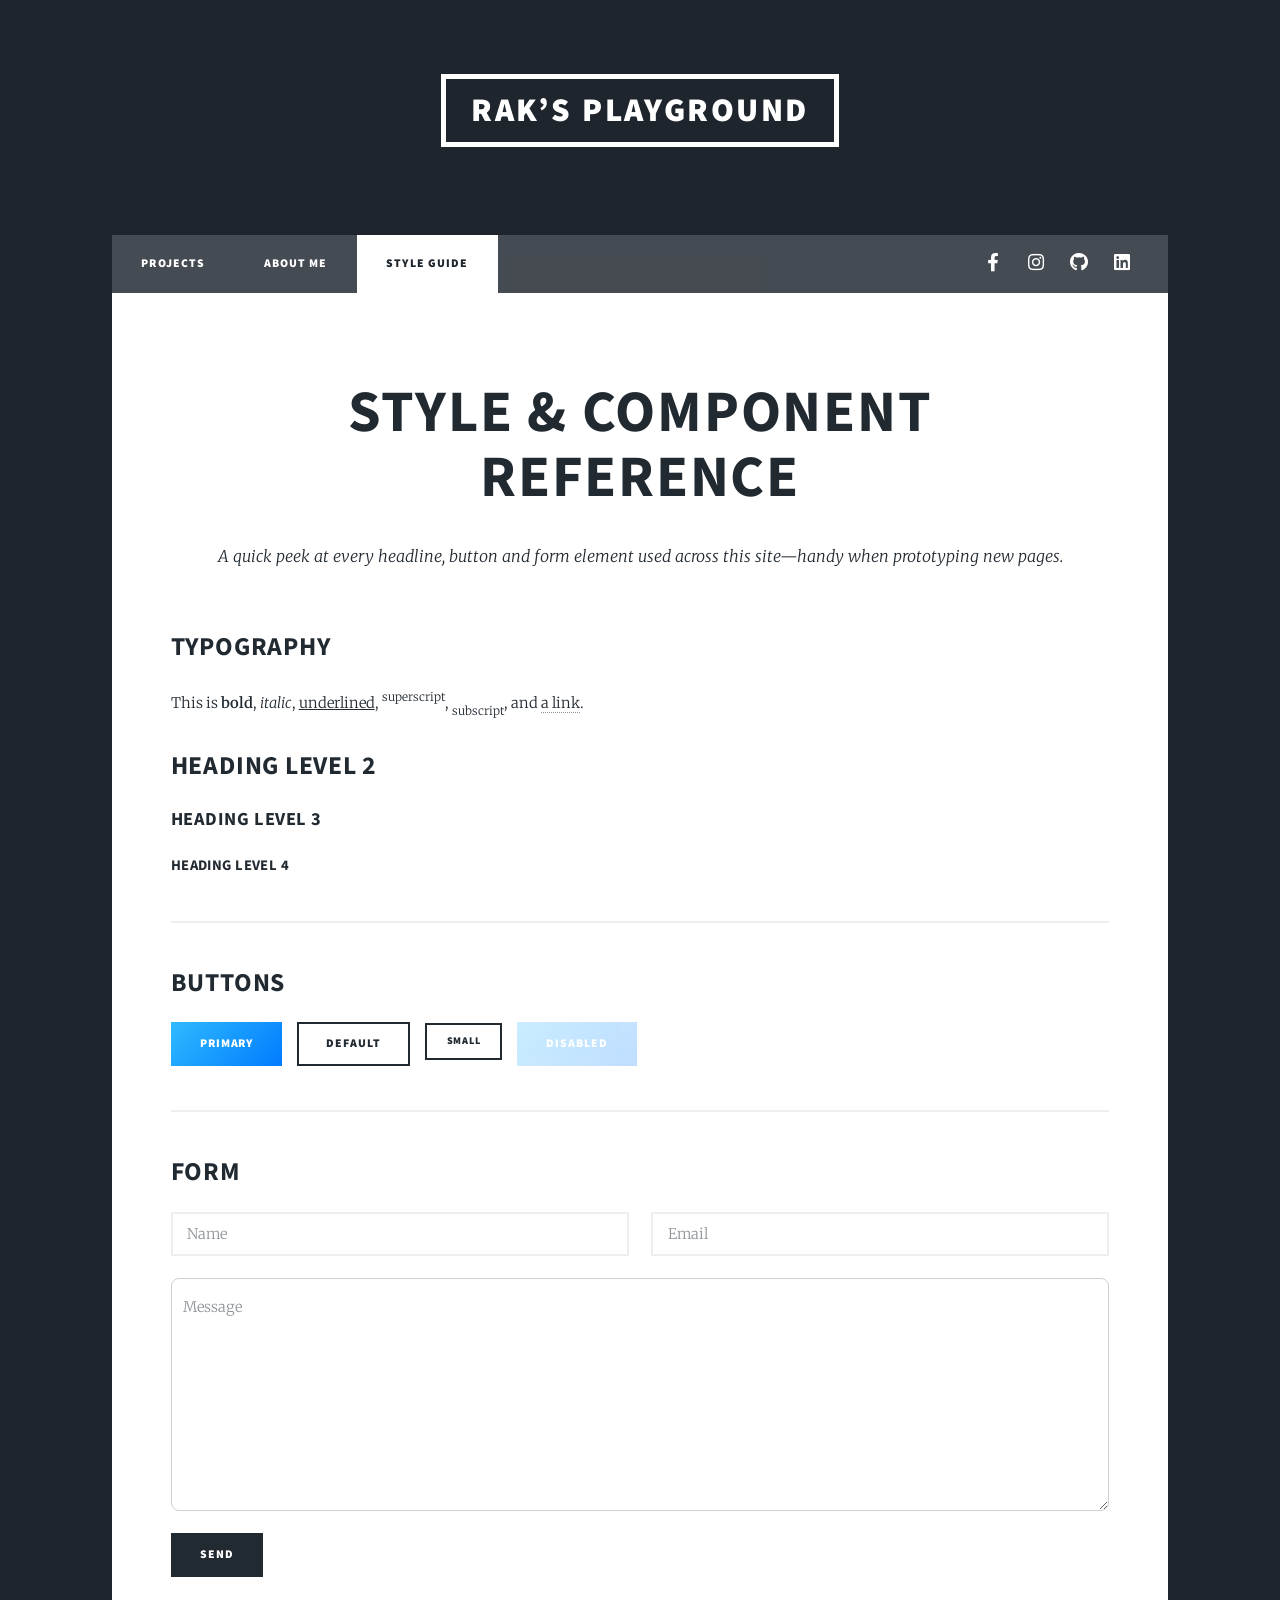
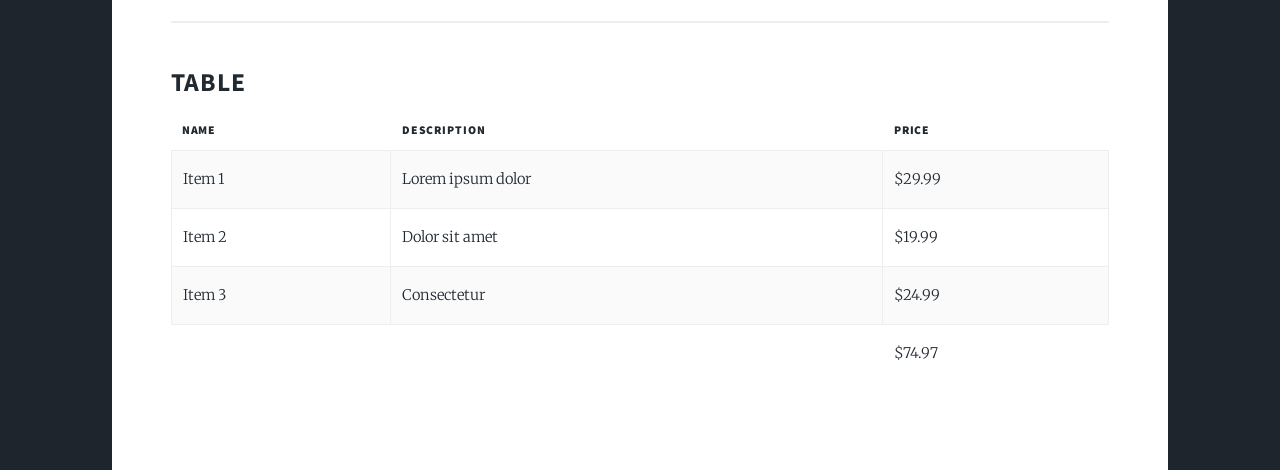
==== elements.html @ e1b1a8fd "Add files via upload Initial Commit" ====
<!DOCTYPE html>
<html lang="en">
<head>
  <meta charset="utf-8" />
  <title>Style Guide – Rak Shovon</title>
  <meta name="viewport" content="width=device-width, initial-scale=1, user-scalable=no" />
  <meta name="description" content="UI reference of buttons, forms and typography used across Rak Shovon's portfolio." />

  <!-- Performance & Fonts -->
  <link rel="preconnect" href="https://cdnjs.cloudflare.com" />
  <link rel="preload" as="style" href="https://fonts.googleapis.com/css2?family=Poppins:wght@300;500;700&display=swap" />
  <link rel="stylesheet" href="https://cdnjs.cloudflare.com/ajax/libs/font-awesome/6.5.0/css/all.min.css" />
  <link rel="stylesheet" href="assets/css/main.css" />
  <noscript><link rel="stylesheet" href="assets/css/noscript.css" /></noscript>

  <!-- Page‑specific tweaks -->
  <style>
    /* Glass nav */
    #nav.scrolled{box-shadow:0 1px 12px rgba(0,0,0,.25);}  

    /* Headline tweaks */
    h1,h2,h3,h4,h5{font-weight:700;letter-spacing:0.03em;}

    /* Gradient primary button */
    .button.primary, .btn-primary{
      background:linear-gradient(135deg,#2fbaff,#007bff);
      border:none;
      color:#fff !important;
    }
    .button.primary:hover, .btn-primary:hover{transform:translateY(-2px);box-shadow:0 6px 16px rgba(0,123,255,.35);}  

    /* Form improv */
    input,textarea,select{border-radius:8px;border:1px solid #d0d0d0;padding:.75em;}
    input:focus,textarea:focus,select:focus{border-color:#2fbaff;box-shadow:0 0 0 2px rgba(47,186,255,.25);}  

    /* Table zebra */
    table.alt tbody tr:nth-child(odd){background:#fafafa;}
  </style>
</head>
<body class="is-preload">

  <div id="wrapper" class="fade-in">
    <!-- Header -->
    <header id="header"><h1 class="logo"><a href="index.html">Rak’s Playground</a></h1></header>

    <!-- Nav -->
    <nav id="nav" aria-label="Main">
      <ul class="links">
        <li><a href="index.html">Projects</a></li>
        <li><a href="generic.html">About Me</a></li>
        <li class="active"><a href="elements.html">Style Guide</a></li>
      </ul>
      <ul class="icons">
        <li><a href="https://www.facebook.com/rakibulhasanshovon/" target="_blank" rel="noopener" class="icon brands fa-facebook-f" aria-label="Facebook"></a></li>
        <li><a href="https://www.instagram.com/rak_lives_to_tell_the_tale/" target="_blank" rel="noopener" class="icon brands fa-instagram" aria-label="Instagram"></a></li>
        <li><a href="https://github.com/shovonhasan1" target="_blank" rel="noopener" class="icon brands fa-github" aria-label="GitHub"></a></li>
        <li><a href="https://www.linkedin.com/in/rakibul-shovon-6474691b3" target="_blank" rel="noopener" class="icon brands fa-linkedin" aria-label="LinkedIn"></a></li>
      </ul>
    </nav>

    <!-- Main -->
    <div id="main">
      <section class="post">
        <header class="major">
          <h1>Style & Component<br />Reference</h1>
          <p>A quick peek at every headline, button and form element used across this site—handy when prototyping new pages.</p>
        </header>

        <!-- Typography -->
        <h2>Typography</h2>
        <p>This is <strong>bold</strong>, <em>italic</em>, <u>underlined</u>, <sup>superscript</sup>, <sub>subscript</sub>, and <a href="#">a link</a>.</p>
        <h2>Heading Level 2</h2>
        <h3>Heading Level 3</h3>
        <h4>Heading Level 4</h4>

        <hr />

        <!-- Buttons -->
        <h2>Buttons</h2>
        <ul class="actions">
          <li><a class="button primary" href="#">Primary</a></li>
          <li><a class="button" href="#">Default</a></li>
          <li><a class="button small" href="#">Small</a></li>
          <li><span class="button primary disabled">Disabled</span></li>
        </ul>

        <hr />

        <!-- Form -->
        <h2>Form</h2>
        <form method="post" action="#">
          <div class="row gtr-uniform">
            <div class="col-6 col-12-xsmall"><input type="text" name="name" placeholder="Name" /></div>
            <div class="col-6 col-12-xsmall"><input type="email" name="email" placeholder="Email" /></div>
            <div class="col-12"><textarea name="message" rows="6" placeholder="Message"></textarea></div>
            <div class="col-12"><ul class="actions"><li><input type="submit" value="Send" class="primary" /></li></ul></div>
          </div>
        </form>

        <hr />

        <!-- Table -->
        <h2>Table</h2>
        <div class="table-wrapper">
          <table class="alt">
            <thead><tr><th>Name</th><th>Description</th><th>Price</th></tr></thead>
            <tbody>
              <tr><td>Item 1</td><td>Lorem ipsum dolor</td><td>$29.99</td></tr>
              <tr><td>Item 2</td><td>Dolor sit amet</td><td>$19.99</td></tr>
              <tr><td>Item 3</td><td>Consectetur</td><td>$24.99</td></tr>
            </tbody>
            <tfoot><tr><td colspan="2"></td><td>$74.97</td></tr></tfoot>
          </table>
        </div>
      </section>
    </div><!-- /main -->

    <!-- Universal footer include -->
    <!--#include virtual="footer.html" -->
  </div><!-- /wrapper -->

  <!-- Scripts -->
  <script src="assets/js/jquery.min.js" defer></script>
  <script src="assets/js/browser.min.js" defer></script>
  <script src="assets/js/breakpoints.min.js" defer></script>
  <script src="assets/js/util.js" defer></script>
  <script src="assets/js/main.js" defer></script>
  <script>window.addEventListener('scroll',()=>document.getElementById('nav').classList.toggle('scrolled',window.scrollY>10));</script>
</body>
</html>
---- assets/css/main.css ----
@import url(fontawesome-all.min.css);
@import url("https://fonts.googleapis.com/css?family=Merriweather:300,700,300italic,700italic|Source+Sans+Pro:900");

/*
	Massively by HTML5 UP
	html5up.net | @ajlkn
	Free for personal and commercial use under the CCA 3.0 license (html5up.net/license)
*/

html, body, div, span, applet, object,
iframe, h1, h2, h3, h4, h5, h6, p, blockquote,
pre, a, abbr, acronym, address, big, cite,
code, del, dfn, em, img, ins, kbd, q, s, samp,
small, strike, strong, sub, sup, tt, var, b,
u, i, center, dl, dt, dd, ol, ul, li, fieldset,
form, label, legend, table, caption, tbody,
tfoot, thead, tr, th, td, article, aside,
canvas, details, embed, figure, figcaption,
footer, header, hgroup, menu, nav, output, ruby,
section, summary, time, mark, audio, video {
	margin: 0;
	padding: 0;
	border: 0;
	font-size: 100%;
	font: inherit;
	vertical-align: baseline;}

article, aside, details, figcaption, figure,
footer, header, hgroup, menu, nav, section {
	display: block;}

body {
	line-height: 1;
}

ol, ul {
	list-style: none;
}

blockquote, q {
	quotes: none;
}

	blockquote:before, blockquote:after, q:before, q:after {
		content: '';
		content: none;
	}

table {
	border-collapse: collapse;
	border-spacing: 0;
}

body {
	-webkit-text-size-adjust: none;
}

mark {
	background-color: transparent;
	color: inherit;
}

input::-moz-focus-inner {
	border: 0;
	padding: 0;
}

input, select, textarea {
	-moz-appearance: none;
	-webkit-appearance: none;
	-ms-appearance: none;
	appearance: none;
}

/* Basic */

	@-ms-viewport {
		width: device-width;
	}

	body {
		-ms-overflow-style: scrollbar;
	}

	@media screen and (max-width: 480px) {

		html, body {
			min-width: 320px;
		}

	}

	html {
		box-sizing: border-box;
	}

	*, *:before, *:after {
		box-sizing: inherit;
	}

	body {
		background-color: #1e252d;
	}

		body.is-preload *, body.is-preload *:before, body.is-preload *:after {
			-moz-animation: none !important;
			-webkit-animation: none !important;
			-ms-animation: none !important;
			animation: none !important;
			-moz-transition: none !important;
			-webkit-transition: none !important;
			-ms-transition: none !important;
			transition: none !important;
		}

/* Type */

	html {
		font-size: 16pt;
	}

		@media screen and (max-width: 1680px) {

			html {
				font-size: 12pt;
			}

		}

		@media screen and (max-width: 1280px) {

			html {
				font-size: 11pt;
			}

		}

		@media screen and (max-width: 360px) {

			html {
				font-size: 10pt;
			}

		}

	body {
		color: #212931;
	}

	body, input, select, textarea {
		font-family: "Merriweather", Georgia, serif;
		font-weight: 300;
		font-size: 1rem;
		line-height: 2.375;
	}

	a {
		-moz-transition: color 0.2s ease-in-out, background-color 0.2s ease-in-out, border-color 0.2s ease-in-out, box-shadow 0.2s ease-in-out;
		-webkit-transition: color 0.2s ease-in-out, background-color 0.2s ease-in-out, border-color 0.2s ease-in-out, box-shadow 0.2s ease-in-out;
		-ms-transition: color 0.2s ease-in-out, background-color 0.2s ease-in-out, border-color 0.2s ease-in-out, box-shadow 0.2s ease-in-out;
		transition: color 0.2s ease-in-out, background-color 0.2s ease-in-out, border-color 0.2s ease-in-out, box-shadow 0.2s ease-in-out;
		border-bottom: dotted 1px;
		text-decoration: none;
	}

		a:hover {
			border-bottom-color: transparent;
		}

	strong, b {
		font-weight: 600;
	}

	em, i {
		font-style: italic;
	}

	p {
		text-align: justify;
		margin: 0 0 2rem 0;
	}

	h1, h2, h3, h4, h5, h6 {
		font-family: "Source Sans Pro", Helvetica, sans-serif;
		font-weight: 900;
		line-height: 1.5;
		letter-spacing: 0.075em;
		text-transform: uppercase;
		margin: 0 0 1rem 0;
	}

		h1 a, h2 a, h3 a, h4 a, h5 a, h6 a {
			border-bottom: 0;
			color: inherit;
			text-decoration: none;
		}

	h1 {
		font-size: 4rem;
		line-height: 1.1;
		margin: 0 0 2rem 0;
	}

	h2 {
		font-size: 1.75rem;
		line-height: 1.3;
		margin: 0 0 1.5rem 0;
	}

	h3 {
		font-size: 1.25rem;
		margin: 0 0 1.5rem 0;
	}

	h4 {
		font-size: 1rem;
	}

	h5 {
		font-size: 0.9rem;
	}

	h6 {
		font-size: 0.8rem;
	}

	sub {
		font-size: 0.8rem;
		position: relative;
		top: 0.5rem;
	}

	sup {
		font-size: 0.8rem;
		position: relative;
		top: -0.5rem;
	}

	blockquote {
		border-left: solid 4px;
		font-style: italic;
		margin: 0 0 2rem 0;
		padding: 0.5rem 0 0.5rem 2rem;
	}

	code {
		border: solid 2px;
		font-family: "Courier New", monospace;
		font-size: 0.9rem;
		margin: 0 0.25rem;
		padding: 0.25rem 0.65rem;
	}

	pre {
		-webkit-overflow-scrolling: touch;
		font-family: "Courier New", monospace;
		font-size: 0.9rem;
		margin: 0 0 2rem 0;
	}

		pre code {
			display: block;
			line-height: 1.75;
			padding: 1rem 1.5rem;
			overflow-x: auto;
		}

	hr {
		border: 0;
		border-bottom: solid 2px;
		margin: 3rem 0;
	}

		hr.major {
			margin: 5rem 0;
		}

	.align-left {
		text-align: left;
	}

	.align-center {
		text-align: center;
	}

	.align-right {
		text-align: right;
	}

	input, select, textarea {
		color: #212931;
	}

	a {
		color: #212931;
		border-bottom-color: rgba(33, 41, 49, 0.5);
	}

		a:hover {
			border-bottom-color: transparent;
			color: #18bfef !important;
		}

	strong, b {
		color: #212931;
	}

	h1, h2, h3, h4, h5, h6 {
		color: #212931;
	}

	blockquote {
		border-left-color: #eeeeee;
	}

	code {
		background: rgba(220, 220, 220, 0.25);
		border-color: #eeeeee;
	}

	hr {
		border-bottom-color: #eeeeee;
	}

/* Row */

	.row {
		display: flex;
		flex-wrap: wrap;
		box-sizing: border-box;
		align-items: stretch;
	}

		.row > * {
			box-sizing: border-box;
		}

		.row.gtr-uniform > * > :last-child {
			margin-bottom: 0;
		}

		.row.aln-left {
			justify-content: flex-start;
		}

		.row.aln-center {
			justify-content: center;
		}

		.row.aln-right {
			justify-content: flex-end;
		}

		.row.aln-top {
			align-items: flex-start;
		}

		.row.aln-middle {
			align-items: center;
		}

		.row.aln-bottom {
			align-items: flex-end;
		}

		.row > .imp {
			order: -1;
		}

		.row > .col-1 {
			width: 8.33333%;
		}

		.row > .off-1 {
			margin-left: 8.33333%;
		}

		.row > .col-2 {
			width: 16.66667%;
		}

		.row > .off-2 {
			margin-left: 16.66667%;
		}

		.row > .col-3 {
			width: 25%;
		}

		.row > .off-3 {
			margin-left: 25%;
		}

		.row > .col-4 {
			width: 33.33333%;
		}

		.row > .off-4 {
			margin-left: 33.33333%;
		}

		.row > .col-5 {
			width: 41.66667%;
		}

		.row > .off-5 {
			margin-left: 41.66667%;
		}

		.row > .col-6 {
			width: 50%;
		}

		.row > .off-6 {
			margin-left: 50%;
		}

		.row > .col-7 {
			width: 58.33333%;
		}

		.row > .off-7 {
			margin-left: 58.33333%;
		}

		.row > .col-8 {
			width: 66.66667%;
		}

		.row > .off-8 {
			margin-left: 66.66667%;
		}

		.row > .col-9 {
			width: 75%;
		}

		.row > .off-9 {
			margin-left: 75%;
		}

		.row > .col-10 {
			width: 83.33333%;
		}

		.row > .off-10 {
			margin-left: 83.33333%;
		}

		.row > .col-11 {
			width: 91.66667%;
		}

		.row > .off-11 {
			margin-left: 91.66667%;
		}

		.row > .col-12 {
			width: 100%;
		}

		.row > .off-12 {
			margin-left: 100%;
		}

		.row.gtr-0 {
			margin-top: 0;
			margin-left: 0rem;
		}

			.row.gtr-0 > * {
				padding: 0 0 0 0rem;
			}

			.row.gtr-0.gtr-uniform {
				margin-top: 0rem;
			}

				.row.gtr-0.gtr-uniform > * {
					padding-top: 0rem;
				}

		.row.gtr-25 {
			margin-top: 0;
			margin-left: -0.375rem;
		}

			.row.gtr-25 > * {
				padding: 0 0 0 0.375rem;
			}

			.row.gtr-25.gtr-uniform {
				margin-top: -0.375rem;
			}

				.row.gtr-25.gtr-uniform > * {
					padding-top: 0.375rem;
				}

		.row.gtr-50 {
			margin-top: 0;
			margin-left: -0.75rem;
		}

			.row.gtr-50 > * {
				padding: 0 0 0 0.75rem;
			}

			.row.gtr-50.gtr-uniform {
				margin-top: -0.75rem;
			}

				.row.gtr-50.gtr-uniform > * {
					padding-top: 0.75rem;
				}

		.row {
			margin-top: 0;
			margin-left: -1.5rem;
		}

			.row > * {
				padding: 0 0 0 1.5rem;
			}

			.row.gtr-uniform {
				margin-top: -1.5rem;
			}

				.row.gtr-uniform > * {
					padding-top: 1.5rem;
				}

		.row.gtr-150 {
			margin-top: 0;
			margin-left: -2.25rem;
		}

			.row.gtr-150 > * {
				padding: 0 0 0 2.25rem;
			}

			.row.gtr-150.gtr-uniform {
				margin-top: -2.25rem;
			}

				.row.gtr-150.gtr-uniform > * {
					padding-top: 2.25rem;
				}

		.row.gtr-200 {
			margin-top: 0;
			margin-left: -3rem;
		}

			.row.gtr-200 > * {
				padding: 0 0 0 3rem;
			}

			.row.gtr-200.gtr-uniform {
				margin-top: -3rem;
			}

				.row.gtr-200.gtr-uniform > * {
					padding-top: 3rem;
				}

		@media screen and (max-width: 1680px) {

			.row {
				display: flex;
				flex-wrap: wrap;
				box-sizing: border-box;
				align-items: stretch;
			}

				.row > * {
					box-sizing: border-box;
				}

				.row.gtr-uniform > * > :last-child {
					margin-bottom: 0;
				}

				.row.aln-left {
					justify-content: flex-start;
				}

				.row.aln-center {
					justify-content: center;
				}

				.row.aln-right {
					justify-content: flex-end;
				}

				.row.aln-top {
					align-items: flex-start;
				}

				.row.aln-middle {
					align-items: center;
				}

				.row.aln-bottom {
					align-items: flex-end;
				}

				.row > .imp-xlarge {
					order: -1;
				}

				.row > .col-1-xlarge {
					width: 8.33333%;
				}

				.row > .off-1-xlarge {
					margin-left: 8.33333%;
				}

				.row > .col-2-xlarge {
					width: 16.66667%;
				}

				.row > .off-2-xlarge {
					margin-left: 16.66667%;
				}

				.row > .col-3-xlarge {
					width: 25%;
				}

				.row > .off-3-xlarge {
					margin-left: 25%;
				}

				.row > .col-4-xlarge {
					width: 33.33333%;
				}

				.row > .off-4-xlarge {
					margin-left: 33.33333%;
				}

				.row > .col-5-xlarge {
					width: 41.66667%;
				}

				.row > .off-5-xlarge {
					margin-left: 41.66667%;
				}

				.row > .col-6-xlarge {
					width: 50%;
				}

				.row > .off-6-xlarge {
					margin-left: 50%;
				}

				.row > .col-7-xlarge {
					width: 58.33333%;
				}

				.row > .off-7-xlarge {
					margin-left: 58.33333%;
				}

				.row > .col-8-xlarge {
					width: 66.66667%;
				}

				.row > .off-8-xlarge {
					margin-left: 66.66667%;
				}

				.row > .col-9-xlarge {
					width: 75%;
				}

				.row > .off-9-xlarge {
					margin-left: 75%;
				}

				.row > .col-10-xlarge {
					width: 83.33333%;
				}

				.row > .off-10-xlarge {
					margin-left: 83.33333%;
				}

				.row > .col-11-xlarge {
					width: 91.66667%;
				}

				.row > .off-11-xlarge {
					margin-left: 91.66667%;
				}

				.row > .col-12-xlarge {
					width: 100%;
				}

				.row > .off-12-xlarge {
					margin-left: 100%;
				}

				.row.gtr-0 {
					margin-top: 0;
					margin-left: 0rem;
				}

					.row.gtr-0 > * {
						padding: 0 0 0 0rem;
					}

					.row.gtr-0.gtr-uniform {
						margin-top: 0rem;
					}

						.row.gtr-0.gtr-uniform > * {
							padding-top: 0rem;
						}

				.row.gtr-25 {
					margin-top: 0;
					margin-left: -0.375rem;
				}

					.row.gtr-25 > * {
						padding: 0 0 0 0.375rem;
					}

					.row.gtr-25.gtr-uniform {
						margin-top: -0.375rem;
					}

						.row.gtr-25.gtr-uniform > * {
							padding-top: 0.375rem;
						}

				.row.gtr-50 {
					margin-top: 0;
					margin-left: -0.75rem;
				}

					.row.gtr-50 > * {
						padding: 0 0 0 0.75rem;
					}

					.row.gtr-50.gtr-uniform {
						margin-top: -0.75rem;
					}

						.row.gtr-50.gtr-uniform > * {
							padding-top: 0.75rem;
						}

				.row {
					margin-top: 0;
					margin-left: -1.5rem;
				}

					.row > * {
						padding: 0 0 0 1.5rem;
					}

					.row.gtr-uniform {
						margin-top: -1.5rem;
					}

						.row.gtr-uniform > * {
							padding-top: 1.5rem;
						}

				.row.gtr-150 {
					margin-top: 0;
					margin-left: -2.25rem;
				}

					.row.gtr-150 > * {
						padding: 0 0 0 2.25rem;
					}

					.row.gtr-150.gtr-uniform {
						margin-top: -2.25rem;
					}

						.row.gtr-150.gtr-uniform > * {
							padding-top: 2.25rem;
						}

				.row.gtr-200 {
					margin-top: 0;
					margin-left: -3rem;
				}

					.row.gtr-200 > * {
						padding: 0 0 0 3rem;
					}

					.row.gtr-200.gtr-uniform {
						margin-top: -3rem;
					}

						.row.gtr-200.gtr-uniform > * {
							padding-top: 3rem;
						}

		}

		@media screen and (max-width: 1280px) {

			.row {
				display: flex;
				flex-wrap: wrap;
				box-sizing: border-box;
				align-items: stretch;
			}

				.row > * {
					box-sizing: border-box;
				}

				.row.gtr-uniform > * > :last-child {
					margin-bottom: 0;
				}

				.row.aln-left {
					justify-content: flex-start;
				}

				.row.aln-center {
					justify-content: center;
				}

				.row.aln-right {
					justify-content: flex-end;
				}

				.row.aln-top {
					align-items: flex-start;
				}

				.row.aln-middle {
					align-items: center;
				}

				.row.aln-bottom {
					align-items: flex-end;
				}

				.row > .imp-large {
					order: -1;
				}

				.row > .col-1-large {
					width: 8.33333%;
				}

				.row > .off-1-large {
					margin-left: 8.33333%;
				}

				.row > .col-2-large {
					width: 16.66667%;
				}

				.row > .off-2-large {
					margin-left: 16.66667%;
				}

				.row > .col-3-large {
					width: 25%;
				}

				.row > .off-3-large {
					margin-left: 25%;
				}

				.row > .col-4-large {
					width: 33.33333%;
				}

				.row > .off-4-large {
					margin-left: 33.33333%;
				}

				.row > .col-5-large {
					width: 41.66667%;
				}

				.row > .off-5-large {
					margin-left: 41.66667%;
				}

				.row > .col-6-large {
					width: 50%;
				}

				.row > .off-6-large {
					margin-left: 50%;
				}

				.row > .col-7-large {
					width: 58.33333%;
				}

				.row > .off-7-large {
					margin-left: 58.33333%;
				}

				.row > .col-8-large {
					width: 66.66667%;
				}

				.row > .off-8-large {
					margin-left: 66.66667%;
				}

				.row > .col-9-large {
					width: 75%;
				}

				.row > .off-9-large {
					margin-left: 75%;
				}

				.row > .col-10-large {
					width: 83.33333%;
				}

				.row > .off-10-large {
					margin-left: 83.33333%;
				}

				.row > .col-11-large {
					width: 91.66667%;
				}

				.row > .off-11-large {
					margin-left: 91.66667%;
				}

				.row > .col-12-large {
					width: 100%;
				}

				.row > .off-12-large {
					margin-left: 100%;
				}

				.row.gtr-0 {
					margin-top: 0;
					margin-left: 0rem;
				}

					.row.gtr-0 > * {
						padding: 0 0 0 0rem;
					}

					.row.gtr-0.gtr-uniform {
						margin-top: 0rem;
					}

						.row.gtr-0.gtr-uniform > * {
							padding-top: 0rem;
						}

				.row.gtr-25 {
					margin-top: 0;
					margin-left: -0.375rem;
				}

					.row.gtr-25 > * {
						padding: 0 0 0 0.375rem;
					}

					.row.gtr-25.gtr-uniform {
						margin-top: -0.375rem;
					}

						.row.gtr-25.gtr-uniform > * {
							padding-top: 0.375rem;
						}

				.row.gtr-50 {
					margin-top: 0;
					margin-left: -0.75rem;
				}

					.row.gtr-50 > * {
						padding: 0 0 0 0.75rem;
					}

					.row.gtr-50.gtr-uniform {
						margin-top: -0.75rem;
					}

						.row.gtr-50.gtr-uniform > * {
							padding-top: 0.75rem;
						}

				.row {
					margin-top: 0;
					margin-left: -1.5rem;
				}

					.row > * {
						padding: 0 0 0 1.5rem;
					}

					.row.gtr-uniform {
						margin-top: -1.5rem;
					}

						.row.gtr-uniform > * {
							padding-top: 1.5rem;
						}

				.row.gtr-150 {
					margin-top: 0;
					margin-left: -2.25rem;
				}

					.row.gtr-150 > * {
						padding: 0 0 0 2.25rem;
					}

					.row.gtr-150.gtr-uniform {
						margin-top: -2.25rem;
					}

						.row.gtr-150.gtr-uniform > * {
							padding-top: 2.25rem;
						}

				.row.gtr-200 {
					margin-top: 0;
					margin-left: -3rem;
				}

					.row.gtr-200 > * {
						padding: 0 0 0 3rem;
					}

					.row.gtr-200.gtr-uniform {
						margin-top: -3rem;
					}

						.row.gtr-200.gtr-uniform > * {
							padding-top: 3rem;
						}

		}

		@media screen and (max-width: 980px) {

			.row {
				display: flex;
				flex-wrap: wrap;
				box-sizing: border-box;
				align-items: stretch;
			}

				.row > * {
					box-sizing: border-box;
				}

				.row.gtr-uniform > * > :last-child {
					margin-bottom: 0;
				}

				.row.aln-left {
					justify-content: flex-start;
				}

				.row.aln-center {
					justify-content: center;
				}

				.row.aln-right {
					justify-content: flex-end;
				}

				.row.aln-top {
					align-items: flex-start;
				}

				.row.aln-middle {
					align-items: center;
				}

				.row.aln-bottom {
					align-items: flex-end;
				}

				.row > .imp-medium {
					order: -1;
				}

				.row > .col-1-medium {
					width: 8.33333%;
				}

				.row > .off-1-medium {
					margin-left: 8.33333%;
				}

				.row > .col-2-medium {
					width: 16.66667%;
				}

				.row > .off-2-medium {
					margin-left: 16.66667%;
				}

				.row > .col-3-medium {
					width: 25%;
				}

				.row > .off-3-medium {
					margin-left: 25%;
				}

				.row > .col-4-medium {
					width: 33.33333%;
				}

				.row > .off-4-medium {
					margin-left: 33.33333%;
				}

				.row > .col-5-medium {
					width: 41.66667%;
				}

				.row > .off-5-medium {
					margin-left: 41.66667%;
				}

				.row > .col-6-medium {
					width: 50%;
				}

				.row > .off-6-medium {
					margin-left: 50%;
				}

				.row > .col-7-medium {
					width: 58.33333%;
				}

				.row > .off-7-medium {
					margin-left: 58.33333%;
				}

				.row > .col-8-medium {
					width: 66.66667%;
				}

				.row > .off-8-medium {
					margin-left: 66.66667%;
				}

				.row > .col-9-medium {
					width: 75%;
				}

				.row > .off-9-medium {
					margin-left: 75%;
				}

				.row > .col-10-medium {
					width: 83.33333%;
				}

				.row > .off-10-medium {
					margin-left: 83.33333%;
				}

				.row > .col-11-medium {
					width: 91.66667%;
				}

				.row > .off-11-medium {
					margin-left: 91.66667%;
				}

				.row > .col-12-medium {
					width: 100%;
				}

				.row > .off-12-medium {
					margin-left: 100%;
				}

				.row.gtr-0 {
					margin-top: 0;
					margin-left: 0rem;
				}

					.row.gtr-0 > * {
						padding: 0 0 0 0rem;
					}

					.row.gtr-0.gtr-uniform {
						margin-top: 0rem;
					}

						.row.gtr-0.gtr-uniform > * {
							padding-top: 0rem;
						}

				.row.gtr-25 {
					margin-top: 0;
					margin-left: -0.375rem;
				}

					.row.gtr-25 > * {
						padding: 0 0 0 0.375rem;
					}

					.row.gtr-25.gtr-uniform {
						margin-top: -0.375rem;
					}

						.row.gtr-25.gtr-uniform > * {
							padding-top: 0.375rem;
						}

				.row.gtr-50 {
					margin-top: 0;
					margin-left: -0.75rem;
				}

					.row.gtr-50 > * {
						padding: 0 0 0 0.75rem;
					}

					.row.gtr-50.gtr-uniform {
						margin-top: -0.75rem;
					}

						.row.gtr-50.gtr-uniform > * {
							padding-top: 0.75rem;
						}

				.row {
					margin-top: 0;
					margin-left: -1.5rem;
				}

					.row > * {
						padding: 0 0 0 1.5rem;
					}

					.row.gtr-uniform {
						margin-top: -1.5rem;
					}

						.row.gtr-uniform > * {
							padding-top: 1.5rem;
						}

				.row.gtr-150 {
					margin-top: 0;
					margin-left: -2.25rem;
				}

					.row.gtr-150 > * {
						padding: 0 0 0 2.25rem;
					}

					.row.gtr-150.gtr-uniform {
						margin-top: -2.25rem;
					}

						.row.gtr-150.gtr-uniform > * {
							padding-top: 2.25rem;
						}

				.row.gtr-200 {
					margin-top: 0;
					margin-left: -3rem;
				}

					.row.gtr-200 > * {
						padding: 0 0 0 3rem;
					}

					.row.gtr-200.gtr-uniform {
						margin-top: -3rem;
					}

						.row.gtr-200.gtr-uniform > * {
							padding-top: 3rem;
						}

		}

		@media screen and (max-width: 736px) {

			.row {
				display: flex;
				flex-wrap: wrap;
				box-sizing: border-box;
				align-items: stretch;
			}

				.row > * {
					box-sizing: border-box;
				}

				.row.gtr-uniform > * > :last-child {
					margin-bottom: 0;
				}

				.row.aln-left {
					justify-content: flex-start;
				}

				.row.aln-center {
					justify-content: center;
				}

				.row.aln-right {
					justify-content: flex-end;
				}

				.row.aln-top {
					align-items: flex-start;
				}

				.row.aln-middle {
					align-items: center;
				}

				.row.aln-bottom {
					align-items: flex-end;
				}

				.row > .imp-small {
					order: -1;
				}

				.row > .col-1-small {
					width: 8.33333%;
				}

				.row > .off-1-small {
					margin-left: 8.33333%;
				}

				.row > .col-2-small {
					width: 16.66667%;
				}

				.row > .off-2-small {
					margin-left: 16.66667%;
				}

				.row > .col-3-small {
					width: 25%;
				}

				.row > .off-3-small {
					margin-left: 25%;
				}

				.row > .col-4-small {
					width: 33.33333%;
				}

				.row > .off-4-small {
					margin-left: 33.33333%;
				}

				.row > .col-5-small {
					width: 41.66667%;
				}

				.row > .off-5-small {
					margin-left: 41.66667%;
				}

				.row > .col-6-small {
					width: 50%;
				}

				.row > .off-6-small {
					margin-left: 50%;
				}

				.row > .col-7-small {
					width: 58.33333%;
				}

				.row > .off-7-small {
					margin-left: 58.33333%;
				}

				.row > .col-8-small {
					width: 66.66667%;
				}

				.row > .off-8-small {
					margin-left: 66.66667%;
				}

				.row > .col-9-small {
					width: 75%;
				}

				.row > .off-9-small {
					margin-left: 75%;
				}

				.row > .col-10-small {
					width: 83.33333%;
				}

				.row > .off-10-small {
					margin-left: 83.33333%;
				}

				.row > .col-11-small {
					width: 91.66667%;
				}

				.row > .off-11-small {
					margin-left: 91.66667%;
				}

				.row > .col-12-small {
					width: 100%;
				}

				.row > .off-12-small {
					margin-left: 100%;
				}

				.row.gtr-0 {
					margin-top: 0;
					margin-left: 0rem;
				}

					.row.gtr-0 > * {
						padding: 0 0 0 0rem;
					}

					.row.gtr-0.gtr-uniform {
						margin-top: 0rem;
					}

						.row.gtr-0.gtr-uniform > * {
							padding-top: 0rem;
						}

				.row.gtr-25 {
					margin-top: 0;
					margin-left: -0.375rem;
				}

					.row.gtr-25 > * {
						padding: 0 0 0 0.375rem;
					}

					.row.gtr-25.gtr-uniform {
						margin-top: -0.375rem;
					}

						.row.gtr-25.gtr-uniform > * {
							padding-top: 0.375rem;
						}

				.row.gtr-50 {
					margin-top: 0;
					margin-left: -0.75rem;
				}

					.row.gtr-50 > * {
						padding: 0 0 0 0.75rem;
					}

					.row.gtr-50.gtr-uniform {
						margin-top: -0.75rem;
					}

						.row.gtr-50.gtr-uniform > * {
							padding-top: 0.75rem;
						}

				.row {
					margin-top: 0;
					margin-left: -1.5rem;
				}

					.row > * {
						padding: 0 0 0 1.5rem;
					}

					.row.gtr-uniform {
						margin-top: -1.5rem;
					}

						.row.gtr-uniform > * {
							padding-top: 1.5rem;
						}

				.row.gtr-150 {
					margin-top: 0;
					margin-left: -2.25rem;
				}

					.row.gtr-150 > * {
						padding: 0 0 0 2.25rem;
					}

					.row.gtr-150.gtr-uniform {
						margin-top: -2.25rem;
					}

						.row.gtr-150.gtr-uniform > * {
							padding-top: 2.25rem;
						}

				.row.gtr-200 {
					margin-top: 0;
					margin-left: -3rem;
				}

					.row.gtr-200 > * {
						padding: 0 0 0 3rem;
					}

					.row.gtr-200.gtr-uniform {
						margin-top: -3rem;
					}

						.row.gtr-200.gtr-uniform > * {
							padding-top: 3rem;
						}

		}

		@media screen and (max-width: 480px) {

			.row {
				display: flex;
				flex-wrap: wrap;
				box-sizing: border-box;
				align-items: stretch;
			}

				.row > * {
					box-sizing: border-box;
				}

				.row.gtr-uniform > * > :last-child {
					margin-bottom: 0;
				}

				.row.aln-left {
					justify-content: flex-start;
				}

				.row.aln-center {
					justify-content: center;
				}

				.row.aln-right {
					justify-content: flex-end;
				}

				.row.aln-top {
					align-items: flex-start;
				}

				.row.aln-middle {
					align-items: center;
				}

				.row.aln-bottom {
					align-items: flex-end;
				}

				.row > .imp-xsmall {
					order: -1;
				}

				.row > .col-1-xsmall {
					width: 8.33333%;
				}

				.row > .off-1-xsmall {
					margin-left: 8.33333%;
				}

				.row > .col-2-xsmall {
					width: 16.66667%;
				}

				.row > .off-2-xsmall {
					margin-left: 16.66667%;
				}

				.row > .col-3-xsmall {
					width: 25%;
				}

				.row > .off-3-xsmall {
					margin-left: 25%;
				}

				.row > .col-4-xsmall {
					width: 33.33333%;
				}

				.row > .off-4-xsmall {
					margin-left: 33.33333%;
				}

				.row > .col-5-xsmall {
					width: 41.66667%;
				}

				.row > .off-5-xsmall {
					margin-left: 41.66667%;
				}

				.row > .col-6-xsmall {
					width: 50%;
				}

				.row > .off-6-xsmall {
					margin-left: 50%;
				}

				.row > .col-7-xsmall {
					width: 58.33333%;
				}

				.row > .off-7-xsmall {
					margin-left: 58.33333%;
				}

				.row > .col-8-xsmall {
					width: 66.66667%;
				}

				.row > .off-8-xsmall {
					margin-left: 66.66667%;
				}

				.row > .col-9-xsmall {
					width: 75%;
				}

				.row > .off-9-xsmall {
					margin-left: 75%;
				}

				.row > .col-10-xsmall {
					width: 83.33333%;
				}

				.row > .off-10-xsmall {
					margin-left: 83.33333%;
				}

				.row > .col-11-xsmall {
					width: 91.66667%;
				}

				.row > .off-11-xsmall {
					margin-left: 91.66667%;
				}

				.row > .col-12-xsmall {
					width: 100%;
				}

				.row > .off-12-xsmall {
					margin-left: 100%;
				}

				.row.gtr-0 {
					margin-top: 0;
					margin-left: 0rem;
				}

					.row.gtr-0 > * {
						padding: 0 0 0 0rem;
					}

					.row.gtr-0.gtr-uniform {
						margin-top: 0rem;
					}

						.row.gtr-0.gtr-uniform > * {
							padding-top: 0rem;
						}

				.row.gtr-25 {
					margin-top: 0;
					margin-left: -0.375rem;
				}

					.row.gtr-25 > * {
						padding: 0 0 0 0.375rem;
					}

					.row.gtr-25.gtr-uniform {
						margin-top: -0.375rem;
					}

						.row.gtr-25.gtr-uniform > * {
							padding-top: 0.375rem;
						}

				.row.gtr-50 {
					margin-top: 0;
					margin-left: -0.75rem;
				}

					.row.gtr-50 > * {
						padding: 0 0 0 0.75rem;
					}

					.row.gtr-50.gtr-uniform {
						margin-top: -0.75rem;
					}

						.row.gtr-50.gtr-uniform > * {
							padding-top: 0.75rem;
						}

				.row {
					margin-top: 0;
					margin-left: -1.5rem;
				}

					.row > * {
						padding: 0 0 0 1.5rem;
					}

					.row.gtr-uniform {
						margin-top: -1.5rem;
					}

						.row.gtr-uniform > * {
							padding-top: 1.5rem;
						}

				.row.gtr-150 {
					margin-top: 0;
					margin-left: -2.25rem;
				}

					.row.gtr-150 > * {
						padding: 0 0 0 2.25rem;
					}

					.row.gtr-150.gtr-uniform {
						margin-top: -2.25rem;
					}

						.row.gtr-150.gtr-uniform > * {
							padding-top: 2.25rem;
						}

				.row.gtr-200 {
					margin-top: 0;
					margin-left: -3rem;
				}

					.row.gtr-200 > * {
						padding: 0 0 0 3rem;
					}

					.row.gtr-200.gtr-uniform {
						margin-top: -3rem;
					}

						.row.gtr-200.gtr-uniform > * {
							padding-top: 3rem;
						}

		}

		@media screen and (max-width: 360px) {

			.row {
				display: flex;
				flex-wrap: wrap;
				box-sizing: border-box;
				align-items: stretch;
			}

				.row > * {
					box-sizing: border-box;
				}

				.row.gtr-uniform > * > :last-child {
					margin-bottom: 0;
				}

				.row.aln-left {
					justify-content: flex-start;
				}

				.row.aln-center {
					justify-content: center;
				}

				.row.aln-right {
					justify-content: flex-end;
				}

				.row.aln-top {
					align-items: flex-start;
				}

				.row.aln-middle {
					align-items: center;
				}

				.row.aln-bottom {
					align-items: flex-end;
				}

				.row > .imp-xxsmall {
					order: -1;
				}

				.row > .col-1-xxsmall {
					width: 8.33333%;
				}

				.row > .off-1-xxsmall {
					margin-left: 8.33333%;
				}

				.row > .col-2-xxsmall {
					width: 16.66667%;
				}

				.row > .off-2-xxsmall {
					margin-left: 16.66667%;
				}

				.row > .col-3-xxsmall {
					width: 25%;
				}

				.row > .off-3-xxsmall {
					margin-left: 25%;
				}

				.row > .col-4-xxsmall {
					width: 33.33333%;
				}

				.row > .off-4-xxsmall {
					margin-left: 33.33333%;
				}

				.row > .col-5-xxsmall {
					width: 41.66667%;
				}

				.row > .off-5-xxsmall {
					margin-left: 41.66667%;
				}

				.row > .col-6-xxsmall {
					width: 50%;
				}

				.row > .off-6-xxsmall {
					margin-left: 50%;
				}

				.row > .col-7-xxsmall {
					width: 58.33333%;
				}

				.row > .off-7-xxsmall {
					margin-left: 58.33333%;
				}

				.row > .col-8-xxsmall {
					width: 66.66667%;
				}

				.row > .off-8-xxsmall {
					margin-left: 66.66667%;
				}

				.row > .col-9-xxsmall {
					width: 75%;
				}

				.row > .off-9-xxsmall {
					margin-left: 75%;
				}

				.row > .col-10-xxsmall {
					width: 83.33333%;
				}

				.row > .off-10-xxsmall {
					margin-left: 83.33333%;
				}

				.row > .col-11-xxsmall {
					width: 91.66667%;
				}

				.row > .off-11-xxsmall {
					margin-left: 91.66667%;
				}

				.row > .col-12-xxsmall {
					width: 100%;
				}

				.row > .off-12-xxsmall {
					margin-left: 100%;
				}

				.row.gtr-0 {
					margin-top: 0;
					margin-left: 0rem;
				}

					.row.gtr-0 > * {
						padding: 0 0 0 0rem;
					}

					.row.gtr-0.gtr-uniform {
						margin-top: 0rem;
					}

						.row.gtr-0.gtr-uniform > * {
							padding-top: 0rem;
						}

				.row.gtr-25 {
					margin-top: 0;
					margin-left: -0.375rem;
				}

					.row.gtr-25 > * {
						padding: 0 0 0 0.375rem;
					}

					.row.gtr-25.gtr-uniform {
						margin-top: -0.375rem;
					}

						.row.gtr-25.gtr-uniform > * {
							padding-top: 0.375rem;
						}

				.row.gtr-50 {
					margin-top: 0;
					margin-left: -0.75rem;
				}

					.row.gtr-50 > * {
						padding: 0 0 0 0.75rem;
					}

					.row.gtr-50.gtr-uniform {
						margin-top: -0.75rem;
					}

						.row.gtr-50.gtr-uniform > * {
							padding-top: 0.75rem;
						}

				.row {
					margin-top: 0;
					margin-left: -1.5rem;
				}

					.row > * {
						padding: 0 0 0 1.5rem;
					}

					.row.gtr-uniform {
						margin-top: -1.5rem;
					}

						.row.gtr-uniform > * {
							padding-top: 1.5rem;
						}

				.row.gtr-150 {
					margin-top: 0;
					margin-left: -2.25rem;
				}

					.row.gtr-150 > * {
						padding: 0 0 0 2.25rem;
					}

					.row.gtr-150.gtr-uniform {
						margin-top: -2.25rem;
					}

						.row.gtr-150.gtr-uniform > * {
							padding-top: 2.25rem;
						}

				.row.gtr-200 {
					margin-top: 0;
					margin-left: -3rem;
				}

					.row.gtr-200 > * {
						padding: 0 0 0 3rem;
					}

					.row.gtr-200.gtr-uniform {
						margin-top: -3rem;
					}

						.row.gtr-200.gtr-uniform > * {
							padding-top: 3rem;
						}

		}

/* Box */

	.box {
		border: solid 2px;
		margin-bottom: 2rem;
		padding: 1.5rem;
	}

		.box > :last-child,
		.box > :last-child > :last-child,
		.box > :last-child > :last-child > :last-child {
			margin-bottom: 0;
		}

		.box.alt {
			border: 0;
			border-radius: 0;
			padding: 0;
		}

	.box {
		border-color: #eeeeee;
	}

/* Button */

	input[type="submit"],
	input[type="reset"],
	input[type="button"],
	button,
	.button {
		-moz-appearance: none;
		-webkit-appearance: none;
		-ms-appearance: none;
		appearance: none;
		-moz-transition: background-color 0.2s ease-in-out, box-shadow 0.2s ease-in-out, color 0.2s ease-in-out;
		-webkit-transition: background-color 0.2s ease-in-out, box-shadow 0.2s ease-in-out, color 0.2s ease-in-out;
		-ms-transition: background-color 0.2s ease-in-out, box-shadow 0.2s ease-in-out, color 0.2s ease-in-out;
		transition: background-color 0.2s ease-in-out, box-shadow 0.2s ease-in-out, color 0.2s ease-in-out;
		border: 0;
		border-radius: 0;
		cursor: pointer;
		display: inline-block;
		font-family: "Source Sans Pro", Helvetica, sans-serif;
		font-size: 0.8rem;
		font-weight: 900;
		letter-spacing: 0.075em;
		height: 3rem;
		line-height: 3rem;
		padding: 0 2rem;
		text-align: center;
		text-decoration: none;
		text-transform: uppercase;
		white-space: nowrap;
	}

		input[type="submit"].icon:before,
		input[type="reset"].icon:before,
		input[type="button"].icon:before,
		button.icon:before,
		.button.icon:before {
			margin-right: 0.5rem;
		}

		input[type="submit"].icon.solo,
		input[type="reset"].icon.solo,
		input[type="button"].icon.solo,
		button.icon.solo,
		.button.icon.solo {
			position: relative;
			width: 4rem;
			height: 4rem;
			line-height: 4rem;
			border-radius: 4rem;
			text-indent: 4rem;
			overflow: hidden;
			padding: 0;
			white-space: nowrap;
		}

			input[type="submit"].icon.solo:before,
			input[type="reset"].icon.solo:before,
			input[type="button"].icon.solo:before,
			button.icon.solo:before,
			.button.icon.solo:before {
				position: absolute;
				display: block;
				top: 0;
				left: 0;
				width: inherit;
				height: inherit;
				line-height: inherit;
				font-size: 1.25rem;
				margin-right: 0;
				text-align: center;
				text-indent: 0;
			}

		input[type="submit"].fit,
		input[type="reset"].fit,
		input[type="button"].fit,
		button.fit,
		.button.fit {
			width: 100%;
		}

		input[type="submit"].small,
		input[type="reset"].small,
		input[type="button"].small,
		button.small,
		.button.small {
			font-size: 0.7rem;
			height: 2.5rem;
			line-height: 2.5rem;
			padding: 0 1.5rem;
		}

		input[type="submit"].large,
		input[type="reset"].large,
		input[type="button"].large,
		button.large,
		.button.large {
			font-size: 0.9rem;
			height: 3.5rem;
			line-height: 3.5rem;
			padding: 0 2.75rem;
		}

		@media screen and (max-width: 980px) {

			input[type="submit"],
			input[type="reset"],
			input[type="button"],
			button,
			.button {
				font-size: 0.9rem;
				height: 3.25rem;
				line-height: 3.25rem;
			}

				input[type="submit"].large,
				input[type="reset"].large,
				input[type="button"].large,
				button.large,
				.button.large {
					font-size: 1rem;
					height: 3.75rem;
					line-height: 3.75rem;
				}

		}

		input[type="submit"].disabled, input[type="submit"]:disabled,
		input[type="reset"].disabled,
		input[type="reset"]:disabled,
		input[type="button"].disabled,
		input[type="button"]:disabled,
		button.disabled,
		button:disabled,
		.button.disabled,
		.button:disabled {
			pointer-events: none;
			opacity: 0.25;
		}

	input[type="submit"],
	input[type="reset"],
	input[type="button"],
	button,
	.button {
		background-color: transparent;
		box-shadow: inset 0 0 0 2px #212931;
		color: #212931 !important;
	}

		input[type="submit"]:hover,
		input[type="reset"]:hover,
		input[type="button"]:hover,
		button:hover,
		.button:hover {
			box-shadow: inset 0 0 0 2px #18bfef;
			color: #18bfef !important;
		}

		input[type="submit"].primary,
		input[type="reset"].primary,
		input[type="button"].primary,
		button.primary,
		.button.primary {
			background-color: #212931;
			box-shadow: none;
			color: #ffffff !important;
		}

			input[type="submit"].primary:hover,
			input[type="reset"].primary:hover,
			input[type="button"].primary:hover,
			button.primary:hover,
			.button.primary:hover {
				background-color: #18bfef;
			}

/* Form */

	form {
		margin: 0 0 2rem 0;
	}

		form > :last-child {
			margin-bottom: 0;
		}

		form > .fields {
			display: -moz-flex;
			display: -webkit-flex;
			display: -ms-flex;
			display: flex;
			-moz-flex-wrap: wrap;
			-webkit-flex-wrap: wrap;
			-ms-flex-wrap: wrap;
			flex-wrap: wrap;
			width: calc(100% + 3rem);
			margin: -1.5rem 0 2rem -1.5rem;
		}

			form > .fields > .field {
				-moz-flex-grow: 0;
				-webkit-flex-grow: 0;
				-ms-flex-grow: 0;
				flex-grow: 0;
				-moz-flex-shrink: 0;
				-webkit-flex-shrink: 0;
				-ms-flex-shrink: 0;
				flex-shrink: 0;
				padding: 1.5rem 0 0 1.5rem;
				width: calc(100% - 1.5rem);
			}

				form > .fields > .field.half {
					width: calc(50% - 0.75rem);
				}

				form > .fields > .field.third {
					width: calc(100%/3 - 0.5rem);
				}

				form > .fields > .field.quarter {
					width: calc(25% - 0.375rem);
				}

		@media screen and (max-width: 480px) {

			form > .fields {
				width: calc(100% + 3rem);
				margin: -1.5rem 0 2rem -1.5rem;
			}

				form > .fields > .field {
					padding: 1.5rem 0 0 1.5rem;
					width: calc(100% - 1.5rem);
				}

					form > .fields > .field.half {
						width: calc(100% - 1.5rem);
					}

					form > .fields > .field.third {
						width: calc(100% - 1.5rem);
					}

					form > .fields > .field.quarter {
						width: calc(100% - 1.5rem);
					}

		}

	label {
		display: block;
		font-family: "Source Sans Pro", Helvetica, sans-serif;
		font-weight: 900;
		line-height: 1.5;
		letter-spacing: 0.075em;
		font-size: 0.8rem;
		text-transform: uppercase;
		margin: 0 0 0.75rem 0;
	}

		@media screen and (max-width: 980px) {

			label {
				font-size: 0.9rem;
			}

		}

	input[type="text"],
	input[type="password"],
	input[type="email"],
	select,
	textarea {
		-moz-appearance: none;
		-webkit-appearance: none;
		-ms-appearance: none;
		appearance: none;
		background: transparent;
		border-radius: 0;
		border: solid 2px;
		color: inherit;
		display: block;
		outline: 0;
		padding: 0 1rem;
		text-decoration: none;
		width: 100%;
	}

		input[type="text"]:invalid,
		input[type="password"]:invalid,
		input[type="email"]:invalid,
		select:invalid,
		textarea:invalid {
			box-shadow: none;
		}

	select {
		background-size: 1.25rem;
		background-repeat: no-repeat;
		background-position: calc(100% - 1rem) center;
		height: 3rem;
		padding-right: 3rem;
		text-overflow: ellipsis;
	}

		select:focus::-ms-value {
			background-color: transparent;
		}

		select::-ms-expand {
			display: none;
		}

	input[type="text"],
	input[type="password"],
	input[type="email"],
	select {
		height: 3rem;
	}

	textarea {
		padding: 0.75rem 1rem;
	}

	input[type="checkbox"],
	input[type="radio"] {
		-moz-appearance: none;
		-webkit-appearance: none;
		-ms-appearance: none;
		appearance: none;
		display: block;
		float: left;
		margin-right: -2rem;
		opacity: 0;
		width: 1rem;
		z-index: -1;
	}

		input[type="checkbox"] + label,
		input[type="radio"] + label {
			text-decoration: none;
			cursor: pointer;
			display: inline-block;
			font-size: 1rem;
			letter-spacing: 0;
			font-family: "Merriweather", Georgia, serif;
			text-transform: none;
			font-weight: 300;
			padding-left: 2.8rem;
			padding-right: 1rem;
			position: relative;
		}

			input[type="checkbox"] + label:before,
			input[type="radio"] + label:before {
				-moz-osx-font-smoothing: grayscale;
				-webkit-font-smoothing: antialiased;
				display: inline-block;
				font-style: normal;
				font-variant: normal;
				text-rendering: auto;
				line-height: 1;
				text-transform: none !important;
				font-family: 'Font Awesome 5 Free';
				font-weight: 900;
			}

			input[type="checkbox"] + label:before,
			input[type="radio"] + label:before {
				border-radius: 0;
				border: solid 2px;
				content: '';
				display: inline-block;
				font-size: 0.8rem;
				height: 1.8rem;
				left: 0;
				line-height: 1.65rem;
				position: absolute;
				text-align: center;
				top: -0.125rem;
				width: 1.8rem;
			}

		input[type="checkbox"]:checked + label:before,
		input[type="radio"]:checked + label:before {
			content: '\f00c';
		}

	input[type="checkbox"] + label:before {
		border-radius: 0;
	}

	input[type="radio"] + label:before {
		border-radius: 100%;
	}

	::-webkit-input-placeholder {
		opacity: 1.0;
	}

	:-moz-placeholder {
		opacity: 1.0;
	}

	::-moz-placeholder {
		opacity: 1.0;
	}

	:-ms-input-placeholder {
		opacity: 1.0;
	}

	label {
		color: #212931;
	}

	input[type="text"],
	input[type="password"],
	input[type="email"],
	select,
	textarea {
		border-color: #eeeeee;
	}

		input[type="text"]:focus,
		input[type="password"]:focus,
		input[type="email"]:focus,
		select:focus,
		textarea:focus {
			border-color: #18bfef;
		}

	select {
		background-image: url("data:image/svg+xml;charset=utf8,%3Csvg xmlns='http://www.w3.org/2000/svg' width='40' height='40' preserveAspectRatio='none' viewBox='0 0 40 40'%3E%3Cpath d='M9.4,12.3l10.4,10.4l10.4-10.4c0.2-0.2,0.5-0.4,0.9-0.4c0.3,0,0.6,0.1,0.9,0.4l3.3,3.3c0.2,0.2,0.4,0.5,0.4,0.9 c0,0.4-0.1,0.6-0.4,0.9L20.7,31.9c-0.2,0.2-0.5,0.4-0.9,0.4c-0.3,0-0.6-0.1-0.9-0.4L4.3,17.3c-0.2-0.2-0.4-0.5-0.4-0.9 c0-0.4,0.1-0.6,0.4-0.9l3.3-3.3c0.2-0.2,0.5-0.4,0.9-0.4S9.1,12.1,9.4,12.3z' fill='%23eeeeee' /%3E%3C/svg%3E");
	}

		select option {
			background-color: #ffffff;
			color: #212931;
		}

	.select-wrapper:before {
		color: #eeeeee;
	}

	input[type="checkbox"] + label,
	input[type="radio"] + label {
		color: #212931;
	}

		input[type="checkbox"] + label:before,
		input[type="radio"] + label:before {
			border-color: #eeeeee;
		}

	input[type="checkbox"]:checked + label:before,
	input[type="radio"]:checked + label:before {
		background-color: #212931;
		border-color: #212931;
		color: #ffffff;
	}

	input[type="checkbox"]:focus + label:before,
	input[type="radio"]:focus + label:before {
		border-color: #18bfef;
	}

	::-webkit-input-placeholder {
		color: #909498 !important;
	}

	:-moz-placeholder {
		color: #909498 !important;
	}

	::-moz-placeholder {
		color: #909498 !important;
	}

	:-ms-input-placeholder {
		color: #909498 !important;
	}

	.formerize-placeholder {
		color: #909498 !important;
	}

/* Icon */

	.icon {
		text-decoration: none;
		border-bottom: none;
		position: relative;
	}

		.icon:before {
			-moz-osx-font-smoothing: grayscale;
			-webkit-font-smoothing: antialiased;
			display: inline-block;
			font-style: normal;
			font-variant: normal;
			text-rendering: auto;
			line-height: 1;
			text-transform: none !important;
			font-family: 'Font Awesome 5 Free';
			font-weight: 400;
		}

		.icon > .label {
			display: none;
		}

		.icon:before {
			line-height: inherit;
		}

		.icon.solid:before {
			font-weight: 900;
		}

		.icon.brands:before {
			font-family: 'Font Awesome 5 Brands';
		}

/* Image */

	.image {
		border: 0;
		display: inline-block;
		position: relative;
	}

		.image img {
			display: block;
		}

		.image.left, .image.right {
			max-width: 40%;
		}

			.image.left img, .image.right img {
				width: 100%;
			}

		.image.left {
			float: left;
			margin: 0 2rem 2rem 0;
			top: 0.75rem;
		}

		.image.right {
			float: right;
			margin: 0 0 2rem 2rem;
			top: 0.75rem;
		}

		.image.fit {
			display: block;
			margin: 2.5rem 0;
			width: 100%;
		}

			.image.fit:first-child {
				margin-top: 0;
			}

			.image.fit img {
				width: 100%;
			}

		.image.main {
			display: block;
			margin: 4rem 0;
			width: 100%;
		}

			.image.main:first-child {
				margin-top: 0;
			}

			.image.main img {
				width: 100%;
			}

		@media screen and (max-width: 736px) {

			.image.fit {
				margin: 2rem 0;
			}

			.image.main {
				margin: 2rem 0;
			}

		}

	a.image {
		overflow: hidden;
	}

		a.image img {
			-moz-transition: -moz-transform 0.2s ease-out;
			-webkit-transition: -webkit-transform 0.2s ease-out;
			-ms-transition: -ms-transform 0.2s ease-out;
			transition: transform 0.2s ease-out;
		}

		a.image:hover img {
			-moz-transform: scale(1.05);
			-webkit-transform: scale(1.05);
			-ms-transform: scale(1.05);
			transform: scale(1.05);
		}

/* Actions */

	ul.actions {
		display: -moz-flex;
		display: -webkit-flex;
		display: -ms-flex;
		display: flex;
		cursor: default;
		list-style: none;
		margin-left: -1rem;
		padding-left: 0;
	}

		ul.actions li {
			padding: 0 0 0 1rem;
			vertical-align: middle;
		}

		ul.actions.special {
			-moz-justify-content: center;
			-webkit-justify-content: center;
			-ms-justify-content: center;
			justify-content: center;
			width: 100%;
			margin-left: 0;
		}

			ul.actions.special li:first-child {
				padding-left: 0;
			}

		ul.actions.stacked {
			-moz-flex-direction: column;
			-webkit-flex-direction: column;
			-ms-flex-direction: column;
			flex-direction: column;
			margin-left: 0;
		}

			ul.actions.stacked li {
				padding: 1.3rem 0 0 0;
			}

				ul.actions.stacked li:first-child {
					padding-top: 0;
				}

		ul.actions.fit {
			width: calc(100% + 1rem);
		}

			ul.actions.fit li {
				-moz-flex-grow: 1;
				-webkit-flex-grow: 1;
				-ms-flex-grow: 1;
				flex-grow: 1;
				-moz-flex-shrink: 1;
				-webkit-flex-shrink: 1;
				-ms-flex-shrink: 1;
				flex-shrink: 1;
				width: 100%;
			}

				ul.actions.fit li > * {
					width: 100%;
				}

			ul.actions.fit.stacked {
				width: 100%;
			}

		@media screen and (max-width: 480px) {

			ul.actions:not(.fixed) {
				-moz-flex-direction: column;
				-webkit-flex-direction: column;
				-ms-flex-direction: column;
				flex-direction: column;
				margin-left: 0;
				width: 100% !important;
			}

				ul.actions:not(.fixed) li {
					-moz-flex-grow: 1;
					-webkit-flex-grow: 1;
					-ms-flex-grow: 1;
					flex-grow: 1;
					-moz-flex-shrink: 1;
					-webkit-flex-shrink: 1;
					-ms-flex-shrink: 1;
					flex-shrink: 1;
					padding: 1rem 0 0 0;
					text-align: center;
					width: 100%;
				}

					ul.actions:not(.fixed) li > * {
						width: 100%;
					}

					ul.actions:not(.fixed) li:first-child {
						padding-top: 0;
					}

					ul.actions:not(.fixed) li input[type="submit"],
					ul.actions:not(.fixed) li input[type="reset"],
					ul.actions:not(.fixed) li input[type="button"],
					ul.actions:not(.fixed) li button,
					ul.actions:not(.fixed) li .button {
						width: 100%;
					}

						ul.actions:not(.fixed) li input[type="submit"].icon:before,
						ul.actions:not(.fixed) li input[type="reset"].icon:before,
						ul.actions:not(.fixed) li input[type="button"].icon:before,
						ul.actions:not(.fixed) li button.icon:before,
						ul.actions:not(.fixed) li .button.icon:before {
							margin-left: -0.5rem;
						}

		}

/* Icons */

	ul.icons {
		cursor: default;
		list-style: none;
		padding-left: 0;
	}

		ul.icons li {
			display: inline-block;
			padding: 0 0.5rem 0 0;
			vertical-align: middle;
		}

			ul.icons li:last-child {
				padding-right: 0;
			}

			ul.icons li .icon:before {
				width: 2.25rem;
				height: 2.25rem;
				line-height: 2.25rem;
				display: inline-block;
				text-align: center;
				border-radius: 100%;
				font-size: 1.25rem;
			}

		ul.icons.alt li .icon:before {
			-moz-transition: color 0.2s ease-in-out, background-color 0.2s ease-in-out, border-color 0.2s ease-in-out, box-shadow 0.2s ease-in-out;
			-webkit-transition: color 0.2s ease-in-out, background-color 0.2s ease-in-out, border-color 0.2s ease-in-out, box-shadow 0.2s ease-in-out;
			-ms-transition: color 0.2s ease-in-out, background-color 0.2s ease-in-out, border-color 0.2s ease-in-out, box-shadow 0.2s ease-in-out;
			transition: color 0.2s ease-in-out, background-color 0.2s ease-in-out, border-color 0.2s ease-in-out, box-shadow 0.2s ease-in-out;
			font-size: 1rem;
		}

/* List */

	ol {
		list-style: decimal;
		margin: 0 0 2rem 0;
		padding-left: 1.25rem;
	}

		ol li {
			padding-left: 0.25rem;
		}

	ul {
		list-style: disc;
		margin: 0 0 2rem 0;
		padding-left: 1rem;
	}

		ul li {
			padding-left: 0.5rem;
		}

		ul.divided {
			list-style: none;
			padding-left: 0;
		}

			ul.divided li {
				border-top: solid 1px;
				padding: 0.5rem 0;
			}

				ul.divided li:first-child {
					border-top: 0;
					padding-top: 0;
				}

	dl {
		margin: 0 0 2rem 0;
	}

		dl dt {
			display: block;
			font-weight: 600;
			margin: 0 0 1rem 0;
		}

		dl dd {
			margin-left: 2rem;
		}

	ul.divided li {
		border-top-color: #eeeeee;
	}

	ul.icons li a.icon:hover:before {
		color: #18bfef;
	}

	ul.icons.alt li .icon:before {
		box-shadow: inset 0 0 0 2px #eeeeee;
	}

	ul.icons.alt li a.icon:hover:before {
		box-shadow: inset 0 0 0 2px #18bfef;
	}

/* Section/Article */

	section.special, article.special {
		text-align: center;
	}

	header {
		cursor: default;
	}

		header > .date {
			display: block;
			font-size: 0.8rem;
			height: 1;
			margin: 0 0 1rem 0;
			position: relative;
		}

		header > p {
			font-style: italic;
		}

		header > h1 + p {
			font-size: 1.1rem;
			margin-top: -0.5rem;
			line-height: 2;
		}

		header > h2 + p {
			font-size: 1rem;
			margin-top: -0.75rem;
		}

		header > h3 + p {
			font-size: 0.9rem;
			margin-top: -0.75rem;
		}

		header > h4 + p {
			font-size: 0.8rem;
			margin-top: -0.75rem;
		}

		header.major {
			margin: 0 0 4rem 0;
			text-align: center;
		}

			header.major > :last-child {
				margin-bottom: 0;
			}

			header.major > p {
				margin-top: 0;
				text-align: center;
			}

			header.major > .date {
				font-size: 1rem;
				margin: 0 0 4rem 0;
			}

				header.major > .date:before, header.major > .date:after {
					content: '';
					display: block;
					position: absolute;
					top: 50%;
					width: calc(50% - 6rem);
					border-top: solid 2px;
				}

				header.major > .date:before {
					left: 0;
				}

				header.major > .date:after {
					right: 0;
				}

		@media screen and (max-width: 980px) {

			header br {
				display: none;
			}

		}

		@media screen and (max-width: 736px) {

			header.major {
				margin: 0 0 2rem 0;
			}

		}

	header.major .date:before, header.major .date:after {
		border-top-color: #eeeeee;
	}

/* Table */

	.table-wrapper {
		-webkit-overflow-scrolling: touch;
		overflow-x: auto;
	}

	table {
		margin: 0 0 2rem 0;
		width: 100%;
	}

		table tbody tr {
			border: solid 1px;
			border-left: 0;
			border-right: 0;
		}

		table td {
			padding: 0.75rem 0.75rem;
		}

		table th {
			font-family: "Source Sans Pro", Helvetica, sans-serif;
			font-size: 0.8rem;
			font-weight: 900;
			letter-spacing: 0.075em;
			line-height: 1.5;
			padding: 0 0.75rem 0.75rem 0.75rem;
			text-align: left;
			text-transform: uppercase;
		}

			@media screen and (max-width: 980px) {

				table th {
					font-size: 0.9rem;
				}

			}

		table thead {
			border-bottom: solid 2px;
		}

		table tfoot {
			border-top: solid 2px;
		}

		table.alt {
			border-collapse: separate;
		}

			table.alt tbody tr td {
				border: solid 1px;
				border-left-width: 0;
				border-top-width: 0;
			}

				table.alt tbody tr td:first-child {
					border-left-width: 1px;
				}

			table.alt tbody tr:first-child td {
				border-top-width: 1px;
			}

			table.alt thead {
				border-bottom: 0;
			}

			table.alt tfoot {
				border-top: 0;
			}

	table tbody tr {
		border-color: #eeeeee;
	}

		table tbody tr:nth-child(2n + 1) {
			background-color: rgba(220, 220, 220, 0.25);
		}

	table th {
		color: #212931;
	}

	table thead {
		border-bottom-color: #eeeeee;
	}

	table tfoot {
		border-top-color: #eeeeee;
	}

	table.alt tbody tr td {
		border-color: #eeeeee;
	}

/* Pagination */

	.pagination {
		display: -moz-inline-flex;
		display: -webkit-inline-flex;
		display: -ms-inline-flex;
		display: inline-flex;
		-moz-user-select: none;
		-webkit-user-select: none;
		-ms-user-select: none;
		user-select: none;
		cursor: default;
		list-style: none;
		margin: 0 0 2rem 2px;
		padding: 0;
	}

		.pagination a, .pagination span {
			-moz-transition: background-color 0.2s ease-in-out, border-color 0.2s ease-in-out, box-shadow 0.2s ease-in-out, color 0.2s ease-in-out;
			-webkit-transition: background-color 0.2s ease-in-out, border-color 0.2s ease-in-out, box-shadow 0.2s ease-in-out, color 0.2s ease-in-out;
			-ms-transition: background-color 0.2s ease-in-out, border-color 0.2s ease-in-out, box-shadow 0.2s ease-in-out, color 0.2s ease-in-out;
			transition: background-color 0.2s ease-in-out, border-color 0.2s ease-in-out, box-shadow 0.2s ease-in-out, color 0.2s ease-in-out;
			border: solid 2px;
			display: inline-block;
			font-family: "Source Sans Pro", Helvetica, sans-serif;
			font-size: 0.8rem;
			font-weight: 900;
			height: 3rem;
			letter-spacing: 0.075em;
			line-height: calc(3rem - 4px);
			margin-left: -2px;
			min-width: 3rem;
			position: relative;
			text-align: center;
			text-decoration: none;
			text-transform: uppercase;
		}

		.pagination .next, .pagination .previous {
			text-decoration: none;
			padding: 0 1.75rem;
		}

			.pagination .next:before, .pagination .previous:before {
				-moz-osx-font-smoothing: grayscale;
				-webkit-font-smoothing: antialiased;
				display: inline-block;
				font-style: normal;
				font-variant: normal;
				text-rendering: auto;
				line-height: 1;
				text-transform: none !important;
				font-family: 'Font Awesome 5 Free';
				font-weight: 900;
			}

			.pagination .next:before, .pagination .previous:before {
				display: inline-block;
				color: inherit !important;
				line-height: inherit;
			}

		.pagination .previous:before {
			content: '\f104';
			margin-right: 0.9375em;
		}

		.pagination .next:before {
			content: '\f105';
			float: right;
			margin-left: 0.9375em;
		}

		@media screen and (max-width: 980px) {

			.pagination a, .pagination span {
				font-size: 0.9rem;
			}

		}

		@media screen and (max-width: 480px) {

			.pagination .page, .pagination .extra {
				display: none;
			}

		}

	.pagination a, .pagination span {
		border-color: #eeeeee;
	}

	.pagination a {
		color: #212931 !important;
	}

		.pagination a:hover {
			color: #18bfef !important;
			border-color: #18bfef;
			z-index: 1;
		}

			.pagination a:hover + a,
			.pagination a:hover + span {
				border-left-color: #18bfef;
			}

		.pagination a.active {
			background-color: #eeeeee;
		}

	.pagination span {
		color: #eeeeee;
	}

/* Wrapper */

	#wrapper {
		-moz-transition: opacity 0.5s ease;
		-webkit-transition: opacity 0.5s ease;
		-ms-transition: opacity 0.5s ease;
		transition: opacity 0.5s ease;
		position: relative;
		z-index: 1;
		overflow: hidden;
	}

		#wrapper > .bg {
			position: absolute;
			top: 0;
			left: 0;
			width: 100%;
			height: 100%;
			background-color: #212931;
			background-image: url("../../images/overlay.png"), linear-gradient(0deg, rgba(0, 0, 0, 0.1), rgba(0, 0, 0, 0.1)), url("../../images/bg.jpg");
			background-size: auto,								auto,														100% auto;
			background-position: center,								center,														top center;
			background-repeat: repeat,								no-repeat,													no-repeat;
			background-attachment: scroll,								scroll,														scroll;
			z-index: -1;
		}

			#wrapper > .bg.fixed {
				position: fixed;
				width: 100vw;
				height: 100vh;
			}

		#wrapper.fade-in:before {
			pointer-events: none;
			-moz-transition: opacity 1s ease-in-out;
			-webkit-transition: opacity 1s ease-in-out;
			-ms-transition: opacity 1s ease-in-out;
			transition: opacity 1s ease-in-out;
			-moz-transition-delay: 0.75s;
			-webkit-transition-delay: 0.75s;
			-ms-transition-delay: 0.75s;
			transition-delay: 0.75s;
			background: #1e252d;
			content: '';
			display: block;
			height: 100%;
			left: 0;
			opacity: 0;
			position: fixed;
			top: 0;
			width: 100%;
		}

		body.is-preload #wrapper.fade-in:before {
			opacity: 1;
		}

		@media screen and (orientation: portrait) {

			#wrapper > .bg {
				background-size: auto,								auto,														auto 175%;
			}

		}

/* Intro */

	#intro {
		color: #ffffff;
		padding: 8rem 4rem 6rem 4rem ;
		-moz-align-items: center;
		-webkit-align-items: center;
		-ms-align-items: center;
		align-items: center;
		display: -moz-flex;
		display: -webkit-flex;
		display: -ms-flex;
		display: flex;
		-moz-flex-direction: column;
		-webkit-flex-direction: column;
		-ms-flex-direction: column;
		flex-direction: column;
		-moz-justify-content: -moz-flex-end;
		-webkit-justify-content: -webkit-flex-end;
		-ms-justify-content: -ms-flex-end;
		justify-content: flex-end;
		-moz-transition: opacity 1s ease, -moz-transform 1s ease;
		-webkit-transition: opacity 1s ease, -webkit-transform 1s ease;
		-ms-transition: opacity 1s ease, -ms-transform 1s ease;
		transition: opacity 1s ease, transform 1s ease;
		position: relative;
		cursor: default;
		text-align: center;
		z-index: 1;
		min-height: 100vh;
	}

		#intro input, #intro select, #intro textarea {
			color: #ffffff;
		}

		#intro a {
			color: #ffffff;
			border-bottom-color: rgba(255, 255, 255, 0.5);
		}

			#intro a:hover {
				border-bottom-color: transparent;
				color: #18bfef !important;
			}

		#intro strong, #intro b {
			color: #ffffff;
		}

		#intro h1, #intro h2, #intro h3, #intro h4, #intro h5, #intro h6 {
			color: #ffffff;
		}

		#intro blockquote {
			border-left-color: #ffffff;
		}

		#intro code {
			background: rgba(255, 255, 255, 0.075);
			border-color: #ffffff;
		}

		#intro hr {
			border-bottom-color: #ffffff;
		}

		#intro input[type="submit"],
		#intro input[type="reset"],
		#intro input[type="button"],
		#intro button,
		#intro .button {
			background-color: transparent;
			box-shadow: inset 0 0 0 2px #ffffff;
			color: #ffffff !important;
		}

			#intro input[type="submit"]:hover,
			#intro input[type="reset"]:hover,
			#intro input[type="button"]:hover,
			#intro button:hover,
			#intro .button:hover {
				box-shadow: inset 0 0 0 2px #18bfef;
				color: #18bfef !important;
			}

			#intro input[type="submit"].primary,
			#intro input[type="reset"].primary,
			#intro input[type="button"].primary,
			#intro button.primary,
			#intro .button.primary {
				background-color: #ffffff;
				box-shadow: none;
				color: #1e252d !important;
			}

				#intro input[type="submit"].primary:hover,
				#intro input[type="reset"].primary:hover,
				#intro input[type="button"].primary:hover,
				#intro button.primary:hover,
				#intro .button.primary:hover {
					background-color: #18bfef;
				}

		#intro h1 {
			font-size: 5rem;
			line-height: 1;
		}

		#intro p {
			font-size: 1.25rem;
			font-style: italic;
			margin-top: -0.25rem;
			text-align: center;
		}

		#intro + #header {
			margin-top: -20rem;
		}

			#intro + #header .logo {
				-moz-transform: translateY(2rem);
				-webkit-transform: translateY(2rem);
				-ms-transform: translateY(2rem);
				transform: translateY(2rem);
				opacity: 0;
				visibility: hidden;
			}

		#intro.hidden {
			pointer-events: none;
			-moz-transform: translateY(2rem);
			-webkit-transform: translateY(2rem);
			-ms-transform: translateY(2rem);
			transform: translateY(2rem);
			-moz-transition: opacity 0.5s ease, -moz-transform 0.5s ease, visibility 0.5s;
			-webkit-transition: opacity 0.5s ease, -webkit-transform 0.5s ease, visibility 0.5s;
			-ms-transition: opacity 0.5s ease, -ms-transform 0.5s ease, visibility 0.5s;
			transition: opacity 0.5s ease, transform 0.5s ease, visibility 0.5s;
			opacity: 0;
			visibility: hidden;
		}

			#intro.hidden + #header .logo {
				-moz-transform: translateY(0);
				-webkit-transform: translateY(0);
				-ms-transform: translateY(0);
				transform: translateY(0);
				opacity: 1;
				visibility: visible;
			}

		body.is-preload #intro {
			-moz-transform: translateY(2rem);
			-webkit-transform: translateY(2rem);
			-ms-transform: translateY(2rem);
			transform: translateY(2rem);
			opacity: 0;
		}

			body.is-preload #intro:not(.hidden) + #header + #nav {
				-moz-transform: translateY(4rem);
				-webkit-transform: translateY(4rem);
				-ms-transform: translateY(4rem);
				transform: translateY(4rem);
				opacity: 0;
			}

		@media screen and (max-width: 980px) {

			#intro {
				padding: 4rem 4rem 2rem 4rem ;
				min-height: 90vh;
			}

				#intro p br {
					display: none;
				}

				#intro + #header {
					margin-top: -14rem;
				}

		}

		@media screen and (max-width: 736px) {

			#intro {
				padding: 3rem 2rem 1rem 2rem ;
				min-height: 80vh;
			}

				#intro h1 {
					font-size: 3.25rem;
					line-height: 1.1;
					margin-bottom: 1rem;
				}

				#intro p {
					font-size: 1rem;
					margin-top: 0rem;
				}

				#intro .actions {
					display: none;
				}

		}

/* Header */

	#header {
		color: #ffffff;
		-moz-align-items: center;
		-webkit-align-items: center;
		-ms-align-items: center;
		align-items: center;
		display: -moz-flex;
		display: -webkit-flex;
		display: -ms-flex;
		display: flex;
		-moz-flex-direction: column;
		-webkit-flex-direction: column;
		-ms-flex-direction: column;
		flex-direction: column;
		-moz-justify-content: -moz-flex-end;
		-webkit-justify-content: -webkit-flex-end;
		-ms-justify-content: -ms-flex-end;
		justify-content: flex-end;
		pointer-events: none;
		-moz-user-select: none;
		-webkit-user-select: none;
		-ms-user-select: none;
		user-select: none;
		height: 20rem;
		padding-bottom: 8rem;
		position: relative;
		text-align: center;
		z-index: 2;
	}

		#header input, #header select, #header textarea {
			color: #ffffff;
		}

		#header a {
			color: #ffffff;
			border-bottom-color: rgba(255, 255, 255, 0.5);
		}

			#header a:hover {
				border-bottom-color: transparent;
				color: #18bfef !important;
			}

		#header strong, #header b {
			color: #ffffff;
		}

		#header h1, #header h2, #header h3, #header h4, #header h5, #header h6 {
			color: #ffffff;
		}

		#header blockquote {
			border-left-color: #ffffff;
		}

		#header code {
			background: rgba(255, 255, 255, 0.075);
			border-color: #ffffff;
		}

		#header hr {
			border-bottom-color: #ffffff;
		}

		#header .logo {
			-moz-transition: border-color 0.2s ease-in-out, color 0.2s ease-in-out, opacity 0.5s ease, -moz-transform 0.5s ease, visibility 0.5s;
			-webkit-transition: border-color 0.2s ease-in-out, color 0.2s ease-in-out, opacity 0.5s ease, -webkit-transform 0.5s ease, visibility 0.5s;
			-ms-transition: border-color 0.2s ease-in-out, color 0.2s ease-in-out, opacity 0.5s ease, -ms-transform 0.5s ease, visibility 0.5s;
			transition: border-color 0.2s ease-in-out, color 0.2s ease-in-out, opacity 0.5s ease, transform 0.5s ease, visibility 0.5s;
			pointer-events: auto;
			border-style: solid;
			border-color: #ffffff;
			border-width: 5px !important;
			font-family: "Source Sans Pro", Helvetica, sans-serif;
			font-size: 2.25rem;
			font-weight: 900;
			letter-spacing: 0.075em;
			line-height: 1;
			padding: 1rem 1.75rem;
			text-transform: uppercase;
			visibility: visible;
		}

			#header .logo:hover {
				border-color: #18bfef !important;
				color: #18bfef !important;
			}

		@media screen and (max-width: 980px) {

			#header {
				height: 14rem;
				padding-bottom: 4rem;
			}

		}

		@media screen and (max-width: 736px) {

			#header {
				padding-bottom: 3rem;
			}

				#header .logo {
					font-size: 1.75rem;
					border-width: 3px !important;
				}

		}

/* Nav */

	#nav {
		color: #ffffff;
		display: -moz-flex;
		display: -webkit-flex;
		display: -ms-flex;
		display: flex;
		-moz-transition: -moz-transform 1s ease, opacity 1s ease;
		-webkit-transition: -webkit-transform 1s ease, opacity 1s ease;
		-ms-transition: -ms-transform 1s ease, opacity 1s ease;
		transition: transform 1s ease, opacity 1s ease;
		background: rgba(255, 255, 255, 0.175);
		height: 4rem;
		line-height: 4rem;
		margin: -4rem auto 0 auto;
		overflow: hidden;
		padding: 0 2rem 0 0;
		position: relative;
		width: calc(100% - 4rem);
		max-width: 72rem;
		z-index: 2;
	}

		#nav ul.divided li {
			border-top-color: #ffffff;
		}

		#nav ul.icons li a.icon:hover:before {
			color: #18bfef;
		}

		#nav ul.icons.alt li .icon:before {
			box-shadow: inset 0 0 0 2px #ffffff;
		}

		#nav ul.icons.alt li a.icon:hover:before {
			box-shadow: inset 0 0 0 2px #18bfef;
		}

		#nav input, #nav select, #nav textarea {
			color: #ffffff;
		}

		#nav a {
			color: #ffffff;
			border-bottom-color: rgba(255, 255, 255, 0.5);
		}

			#nav a:hover {
				border-bottom-color: transparent;
				color: #18bfef !important;
			}

		#nav strong, #nav b {
			color: #ffffff;
		}

		#nav h1, #nav h2, #nav h3, #nav h4, #nav h5, #nav h6 {
			color: #ffffff;
		}

		#nav blockquote {
			border-left-color: #ffffff;
		}

		#nav code {
			background: rgba(255, 255, 255, 0.075);
			border-color: #ffffff;
		}

		#nav hr {
			border-bottom-color: #ffffff;
		}

		#nav ul.links {
			display: -moz-flex;
			display: -webkit-flex;
			display: -ms-flex;
			display: flex;
			-moz-flex-grow: 1;
			-webkit-flex-grow: 1;
			-ms-flex-grow: 1;
			flex-grow: 1;
			-moz-flex-shrink: 1;
			-webkit-flex-shrink: 1;
			-ms-flex-shrink: 1;
			flex-shrink: 1;
			font-family: "Source Sans Pro", Helvetica, sans-serif;
			font-weight: 900;
			letter-spacing: 0.075em;
			list-style: none;
			margin-bottom: 0;
			padding-left: 0;
			text-transform: uppercase;
		}

			#nav ul.links li {
				display: block;
				padding-left: 0;
			}

				#nav ul.links li a {
					-moz-transition: background-color 0.2s ease-in-out, color 0.2s ease-in-out;
					-webkit-transition: background-color 0.2s ease-in-out, color 0.2s ease-in-out;
					-ms-transition: background-color 0.2s ease-in-out, color 0.2s ease-in-out;
					transition: background-color 0.2s ease-in-out, color 0.2s ease-in-out;
					display: block;
					font-size: 0.8rem;
					outline: none;
					padding: 0 2rem;
				}

					#nav ul.links li a:hover {
						color: inherit !important;
						background-color: rgba(255, 255, 255, 0.1);
					}

				#nav ul.links li.active {
					background-color: #ffffff;
				}

					#nav ul.links li.active a {
						color: #1e252d;
					}

						#nav ul.links li.active a:hover {
							color: #18bfef !important;
						}

		#nav ul.icons {
			-moz-flex-grow: 0;
			-webkit-flex-grow: 0;
			-ms-flex-grow: 0;
			flex-grow: 0;
			-moz-flex-shrink: 0;
			-webkit-flex-shrink: 0;
			-ms-flex-shrink: 0;
			flex-shrink: 0;
			margin-bottom: 0;
		}

		@media screen and (max-width: 980px) {

			#nav {
				display: none;
			}

		}

/* Main */

	#main {
		background-color: #ffffff;
		position: relative;
		margin: 0 auto;
		width: calc(100% - 4rem);
		max-width: 72rem;
		z-index: 2;
	}

		#main > * {
			padding: 4rem 4rem 2rem 4rem ;
			border-top: solid 2px #eeeeee;
			margin: 0;
		}

			#main > *:first-child {
				border-top: 0;
			}

		#main > footer {
			text-align: center;
		}

		#main > .post {
			padding: 8rem 8rem 6rem 8rem ;
		}

			#main > .post header.major > .date {
				margin-top: -2rem;
			}

			#main > .post header.major > h1, #main > .post header.major h2 {
				font-size: 4rem;
				line-height: 1.1;
				margin: 0 0 2rem 0;
			}

			#main > .post.featured {
				text-align: center;
			}

			@media screen and (max-width: 1280px) {

				#main > .post {
					padding: 6rem 4rem 4rem 4rem ;
				}

			}

			@media screen and (max-width: 736px) {

				#main > .post {
					padding: 4rem 2rem 2rem 2rem ;
				}

					#main > .post header.major > .date {
						margin-top: -1rem;
						margin-bottom: 2rem;
					}

					#main > .post header.major > h1, #main > .post header.major h2 {
						font-size: 2.5rem;
						line-height: 1.2;
						margin: 0 0 1.5rem 0;
					}

			}

		#main > .posts {
			display: -moz-flex;
			display: -webkit-flex;
			display: -ms-flex;
			display: flex;
			-moz-flex-wrap: wrap;
			-webkit-flex-wrap: wrap;
			-ms-flex-wrap: wrap;
			flex-wrap: wrap;
			-moz-align-items: -moz-stretch;
			-webkit-align-items: -webkit-stretch;
			-ms-align-items: -ms-stretch;
			align-items: stretch;
			text-align: center;
			width: 100%;
			padding: 0;
		}

			#main > .posts > * {
				-moz-flex-shrink: 1;
				-webkit-flex-shrink: 1;
				-ms-flex-shrink: 1;
				flex-shrink: 1;
				-moz-flex-grow: 0;
				-webkit-flex-grow: 0;
				-ms-flex-grow: 0;
				flex-grow: 0;
			}

			#main > .posts > * {
				width: 50%;
			}

			#main > .posts > * {
				padding: 4rem;
				width: 50%;
			}

			#main > .posts > article {
				border-color: #eeeeee;
				border-left-width: 2px;
				border-style: solid;
				border-top-width: 2px;
				text-align: center;
			}

				#main > .posts > article > :last-child {
					margin-bottom: 0;
				}

				#main > .posts > article:nth-child(2n - 1) {
					border-left-width: 0;
				}

				#main > .posts > article:nth-child(-n + 2) {
					border-top-width: 0;
				}

			@media screen and (max-width: 980px) {

				#main > .posts > * {
					width: 50%;
				}

				#main > .posts > * {
					padding: 2.5rem;
					width: 50%;
				}

			}

			@media screen and (max-width: 736px) {

				#main > .posts > * {
					width: 100%;
				}

				#main > .posts > * {
					padding: 2rem;
					width: 100%;
				}

				#main > .posts > article:nth-child(2n - 1) {
					border-left-width: 2px;
				}

				#main > .posts > article:nth-child(-n + 2) {
					border-top-width: 2px;
				}

				#main > .posts > article:nth-child(n) {
					border-left-width: 0;
				}

				#main > .posts > article:nth-child(-n + 1) {
					border-top-width: 0;
				}

				#main > .posts > article .image {
					max-width: 25rem;
					margin-left: auto;
					margin-right: auto;
				}

			}

		@media screen and (max-width: 736px) {

			#main > * {
				padding: 2rem 2rem 0.1rem 2rem ;
			}

		}

		@media screen and (max-width: 480px) {

			#main {
				width: 100%;
			}

		}

/* Footer */

	#footer {
		color: #717981;
		display: -moz-flex;
		display: -webkit-flex;
		display: -ms-flex;
		display: flex;
		background-color: #f5f5f5;
		color: #909498;
		cursor: default;
		position: relative;
		margin: 0 auto;
		width: calc(100% - 4rem);
		max-width: 72rem;
		z-index: 2;
	}

		#footer input, #footer select, #footer textarea {
			color: #717981;
		}

		#footer a {
			color: #717981;
			border-bottom-color: rgba(113, 121, 129, 0.5);
		}

			#footer a:hover {
				border-bottom-color: transparent;
				color: #18bfef !important;
			}

		#footer strong, #footer b {
			color: #717981;
		}

		#footer h1, #footer h2, #footer h3, #footer h4, #footer h5, #footer h6 {
			color: #717981;
		}

		#footer blockquote {
			border-left-color: #e2e2e2;
		}

		#footer code {
			background: rgba(220, 220, 220, 0.5);
			border-color: #e2e2e2;
		}

		#footer hr {
			border-bottom-color: #e2e2e2;
		}

		#footer .box {
			border-color: #e2e2e2;
		}

		#footer input[type="submit"],
		#footer input[type="reset"],
		#footer input[type="button"],
		#footer button,
		#footer .button {
			background-color: transparent;
			box-shadow: inset 0 0 0 2px #717981;
			color: #717981 !important;
		}

			#footer input[type="submit"]:hover,
			#footer input[type="reset"]:hover,
			#footer input[type="button"]:hover,
			#footer button:hover,
			#footer .button:hover {
				box-shadow: inset 0 0 0 2px #18bfef;
				color: #18bfef !important;
			}

			#footer input[type="submit"].primary,
			#footer input[type="reset"].primary,
			#footer input[type="button"].primary,
			#footer button.primary,
			#footer .button.primary {
				background-color: #717981;
				box-shadow: none;
				color: #f5f5f5 !important;
			}

				#footer input[type="submit"].primary:hover,
				#footer input[type="reset"].primary:hover,
				#footer input[type="button"].primary:hover,
				#footer button.primary:hover,
				#footer .button.primary:hover {
					background-color: #18bfef;
				}

		#footer label {
			color: #717981;
		}

		#footer input[type="text"],
		#footer input[type="password"],
		#footer input[type="email"],
		#footer select,
		#footer textarea {
			border-color: #e2e2e2;
		}

			#footer input[type="text"]:focus,
			#footer input[type="password"]:focus,
			#footer input[type="email"]:focus,
			#footer select:focus,
			#footer textarea:focus {
				border-color: #18bfef;
			}

		#footer select {
			background-image: url("data:image/svg+xml;charset=utf8,%3Csvg xmlns='http://www.w3.org/2000/svg' width='40' height='40' preserveAspectRatio='none' viewBox='0 0 40 40'%3E%3Cpath d='M9.4,12.3l10.4,10.4l10.4-10.4c0.2-0.2,0.5-0.4,0.9-0.4c0.3,0,0.6,0.1,0.9,0.4l3.3,3.3c0.2,0.2,0.4,0.5,0.4,0.9 c0,0.4-0.1,0.6-0.4,0.9L20.7,31.9c-0.2,0.2-0.5,0.4-0.9,0.4c-0.3,0-0.6-0.1-0.9-0.4L4.3,17.3c-0.2-0.2-0.4-0.5-0.4-0.9 c0-0.4,0.1-0.6,0.4-0.9l3.3-3.3c0.2-0.2,0.5-0.4,0.9-0.4S9.1,12.1,9.4,12.3z' fill='%23e2e2e2' /%3E%3C/svg%3E");
		}

			#footer select option {
				background-color: #f5f5f5;
				color: #717981;
			}

		#footer .select-wrapper:before {
			color: #e2e2e2;
		}

		#footer input[type="checkbox"] + label,
		#footer input[type="radio"] + label {
			color: #717981;
		}

			#footer input[type="checkbox"] + label:before,
			#footer input[type="radio"] + label:before {
				border-color: #e2e2e2;
			}

		#footer input[type="checkbox"]:checked + label:before,
		#footer input[type="radio"]:checked + label:before {
			background-color: #717981;
			border-color: #717981;
			color: #f5f5f5;
		}

		#footer input[type="checkbox"]:focus + label:before,
		#footer input[type="radio"]:focus + label:before {
			border-color: #18bfef;
		}

		#footer ::-webkit-input-placeholder {
			color: #b3b7bb !important;
		}

		#footer :-moz-placeholder {
			color: #b3b7bb !important;
		}

		#footer ::-moz-placeholder {
			color: #b3b7bb !important;
		}

		#footer :-ms-input-placeholder {
			color: #b3b7bb !important;
		}

		#footer .formerize-placeholder {
			color: #b3b7bb !important;
		}

		#footer ul.divided li {
			border-top-color: #e2e2e2;
		}

		#footer ul.icons li a.icon:hover:before {
			color: #18bfef;
		}

		#footer ul.icons.alt li .icon:before {
			box-shadow: inset 0 0 0 2px #e2e2e2;
		}

		#footer ul.icons.alt li a.icon:hover:before {
			box-shadow: inset 0 0 0 2px #18bfef;
		}

		#footer header.major .date:before, #footer header.major .date:after {
			border-top-color: #e2e2e2;
		}

		#footer table tbody tr {
			border-color: #e2e2e2;
		}

			#footer table tbody tr:nth-child(2n + 1) {
				background-color: rgba(220, 220, 220, 0.5);
			}

		#footer table th {
			color: #717981;
		}

		#footer table thead {
			border-bottom-color: #e2e2e2;
		}

		#footer table tfoot {
			border-top-color: #e2e2e2;
		}

		#footer table.alt tbody tr td {
			border-color: #e2e2e2;
		}

		#footer .pagination a, #footer .pagination span {
			border-color: #e2e2e2;
		}

		#footer .pagination a {
			color: #717981 !important;
		}

			#footer .pagination a:hover {
				color: #18bfef !important;
				border-color: #18bfef;
				z-index: 1;
			}

				#footer .pagination a:hover + a,
				#footer .pagination a:hover + span {
					border-left-color: #18bfef;
				}

			#footer .pagination a.active {
				background-color: #e2e2e2;
			}

		#footer .pagination span {
			color: #e2e2e2;
		}

		#footer > section {
			-moz-flex-basis: 50%;
			-webkit-flex-basis: 50%;
			-ms-flex-basis: 50%;
			flex-basis: 50%;
			-moz-flex-grow: 1;
			-webkit-flex-grow: 1;
			-ms-flex-grow: 1;
			flex-grow: 1;
			-moz-flex-shrink: 1;
			-webkit-flex-shrink: 1;
			-ms-flex-shrink: 1;
			flex-shrink: 1;
			padding: 4rem 4rem 2rem 4rem ;
			border-left: solid 2px #e2e2e2;
		}

			#footer > section:first-child {
				border-left: 0;
			}

			#footer > section.split {
				display: -moz-flex;
				display: -webkit-flex;
				display: -ms-flex;
				display: flex;
				-moz-flex-direction: column;
				-webkit-flex-direction: column;
				-ms-flex-direction: column;
				flex-direction: column;
				padding: 0;
			}

				#footer > section.split > section {
					padding: 3rem 4rem 1rem 4rem ;
					border-top: solid 2px #e2e2e2;
				}

					#footer > section.split > section:first-child {
						padding: 5rem 4rem 1rem 4rem ;
						border-top: 0;
					}

					#footer > section.split > section:last-child {
						padding: 3rem 4rem 3rem 4rem ;
					}

				#footer > section.split.contact > section {
					display: -moz-flex;
					display: -webkit-flex;
					display: -ms-flex;
					display: flex;
					-moz-align-items: center;
					-webkit-align-items: center;
					-ms-align-items: center;
					align-items: center;
					padding: 3.15rem 4rem;
				}

					#footer > section.split.contact > section > * {
						margin-bottom: 0;
					}

					#footer > section.split.contact > section > :first-child {
						-moz-flex-shrink: 0;
						-webkit-flex-shrink: 0;
						-ms-flex-shrink: 0;
						flex-shrink: 0;
						-moz-flex-grow: 0;
						-webkit-flex-grow: 0;
						-ms-flex-grow: 0;
						flex-grow: 0;
						width: 6rem;
					}

					#footer > section.split.contact > section > :last-child {
						-moz-flex-shrink: 1;
						-webkit-flex-shrink: 1;
						-ms-flex-shrink: 1;
						flex-shrink: 1;
						-moz-flex-grow: 1;
						-webkit-flex-grow: 1;
						-ms-flex-grow: 1;
						flex-grow: 1;
					}

					#footer > section.split.contact > section:first-child {
						padding: 4rem 4rem 3rem 4rem;
					}

					#footer > section.split.contact > section:last-child {
						padding: 3rem 4rem 4rem 4rem;
					}

					#footer > section.split.contact > section.alt {
						-moz-align-items: -moz-flex-start;
						-webkit-align-items: -webkit-flex-start;
						-ms-align-items: -ms-flex-start;
						align-items: flex-start;
					}

						#footer > section.split.contact > section.alt > :last-child {
							margin-top: -0.325rem;
						}

		#footer form label,
		#footer h3,
		#footer p {
			font-size: 0.8rem;
		}

		@media screen and (max-width: 980px) {

			#footer {
				display: block;
			}

				#footer > section {
					border-top: solid 2px #e2e2e2;
				}

					#footer > section:first-child {
						border-top: 0;
					}

					#footer > section.split > section {
						padding: 4rem 4rem 2rem 4rem ;
					}

						#footer > section.split > section:first-child {
							padding: 4rem 4rem 2rem 4rem ;
						}

						#footer > section.split > section:last-child {
							padding: 4rem 4rem 2rem 4rem ;
						}

					#footer > section.split.contact > section {
						padding: 4rem;
					}

						#footer > section.split.contact > section:first-child {
							padding: 4rem;
						}

						#footer > section.split.contact > section:last-child {
							padding: 4rem;
						}

				#footer form label,
				#footer h3,
				#footer p {
					font-size: 0.9rem;
				}

		}

		@media screen and (max-width: 736px) {

			#footer > section {
				padding: 2rem 2rem 0.1rem 2rem ;
			}

				#footer > section.split > section {
					padding: 2rem 2rem 0.1rem 2rem ;
				}

					#footer > section.split > section:first-child {
						padding: 2rem 2rem 0.1rem 2rem ;
					}

					#footer > section.split > section:last-child {
						padding: 2rem 2rem 0.1rem 2rem ;
					}

				#footer > section.split.contact > section {
					padding: 2rem;
				}

					#footer > section.split.contact > section:first-child {
						padding: 2rem;
					}

					#footer > section.split.contact > section:last-child {
						padding: 2rem;
					}

		}

		@media screen and (max-width: 480px) {

			#footer {
				width: 100%;
			}

		}

	#copyright {
		color: #ffffff;
		position: relative;
		color: rgba(255, 255, 255, 0.25);
		cursor: default;
		font-family: "Source Sans Pro", Helvetica, sans-serif;
		font-size: 0.8rem;
		font-weight: 900;
		letter-spacing: 0.075em;
		line-height: 1.5;
		text-align: center;
		text-transform: uppercase;
		margin: 4rem auto 8rem auto;
		width: calc(100% - 4rem);
		max-width: 72rem;
		z-index: 2;
	}

		#copyright input, #copyright select, #copyright textarea {
			color: #ffffff;
		}

		#copyright a {
			color: #ffffff;
			border-bottom-color: rgba(255, 255, 255, 0.5);
		}

			#copyright a:hover {
				border-bottom-color: transparent;
				color: #18bfef !important;
			}

		#copyright strong, #copyright b {
			color: #ffffff;
		}

		#copyright h1, #copyright h2, #copyright h3, #copyright h4, #copyright h5, #copyright h6 {
			color: #ffffff;
		}

		#copyright blockquote {
			border-left-color: #ffffff;
		}

		#copyright code {
			background: rgba(255, 255, 255, 0.075);
			border-color: #ffffff;
		}

		#copyright hr {
			border-bottom-color: #ffffff;
		}

		#copyright a {
			color: inherit;
			border-bottom-color: inherit;
		}

		#copyright ul {
			list-style: none;
			margin: 0;
			padding-left: 0;
		}

			#copyright ul li {
				border-left: solid 2px;
				display: inline-block;
				line-height: 1;
				margin-left: 1rem;
				padding-left: 1rem;
			}

				#copyright ul li:first-child {
					border-left: 0;
					margin-left: 0;
					padding-left: 0;
				}

		@media screen and (max-width: 1280px) {

			#copyright {
				margin: 4rem auto;
			}

		}

		@media screen and (max-width: 480px) {

			#copyright ul li {
				border-left: 0;
				margin: 1rem 0 0 0;
				padding-left: 0;
				display: block;
			}

				#copyright ul li:first-child {
					margin-top: 0;
				}

		}

/* Nav Panel */

	#navPanelToggle {
		text-decoration: none;
		-moz-transition: color 0.2s ease-in-out, background-color 0.2s ease-in-out, box-shadow 0.2s ease-in-out;
		-webkit-transition: color 0.2s ease-in-out, background-color 0.2s ease-in-out, box-shadow 0.2s ease-in-out;
		-ms-transition: color 0.2s ease-in-out, background-color 0.2s ease-in-out, box-shadow 0.2s ease-in-out;
		transition: color 0.2s ease-in-out, background-color 0.2s ease-in-out, box-shadow 0.2s ease-in-out;
		display: none;
		position: fixed;
		top: 0.75rem;
		right: 0.75rem;
		border: 0;
		color: #ffffff;
		font-family: "Source Sans Pro", Helvetica, sans-serif;
		font-size: 0.9rem;
		font-weight: 900;
		letter-spacing: 0.075em;
		padding: 0.375rem 1.25rem;
		text-transform: uppercase;
		z-index: 10001;
	}

		#navPanelToggle:before {
			-moz-osx-font-smoothing: grayscale;
			-webkit-font-smoothing: antialiased;
			display: inline-block;
			font-style: normal;
			font-variant: normal;
			text-rendering: auto;
			line-height: 1;
			text-transform: none !important;
			font-family: 'Font Awesome 5 Free';
			font-weight: 900;
		}

		#navPanelToggle:before {
			content: '\f0c9';
			margin-right: 0.5rem;
		}

		#navPanelToggle.alt {
			background-color: rgba(255, 255, 255, 0.875);
			box-shadow: 0 0.125rem 0.75rem 0 rgba(30, 37, 45, 0.25);
			color: #212931;
		}

			#navPanelToggle.alt:hover {
				background-color: #ffffff;
			}

		@media screen and (max-width: 980px) {

			#navPanelToggle {
				display: block;
			}

		}

		@media screen and (max-width: 736px) {

			#navPanelToggle {
				font-size: 0.8rem;
				padding: 0.25rem 1rem;
			}

		}

	#navPanel {
		-moz-transform: translateX(20rem);
		-webkit-transform: translateX(20rem);
		-ms-transform: translateX(20rem);
		transform: translateX(20rem);
		-moz-transition: -moz-transform 0.5s ease, box-shadow 0.5s ease, visibility 0.5s;
		-webkit-transition: -webkit-transform 0.5s ease, box-shadow 0.5s ease, visibility 0.5s;
		-ms-transition: -ms-transform 0.5s ease, box-shadow 0.5s ease, visibility 0.5s;
		transition: transform 0.5s ease, box-shadow 0.5s ease, visibility 0.5s;
		display: none;
		-webkit-overflow-scrolling: touch;
		background: #ffffff;
		box-shadow: none;
		color: #212931;
		height: 100%;
		max-width: 80%;
		overflow-y: auto;
		padding: 3rem 2rem;
		position: fixed;
		right: 0;
		top: 0;
		visibility: hidden;
		width: 20rem;
		z-index: 10002;
	}

		#navPanel .links {
			list-style: none;
			padding-left: 0;
		}

			#navPanel .links li {
				border-top: solid 2px #eeeeee;
			}

				#navPanel .links li a {
					border-bottom: 0;
					display: block;
					font-family: "Source Sans Pro", Helvetica, sans-serif;
					font-size: 0.9rem;
					font-size: 0.9rem;
					font-weight: 900;
					letter-spacing: 0.075em;
					padding: 0.75rem 0;
					text-transform: uppercase;
				}

				#navPanel .links li:first-child {
					border-top: 0;
				}

		#navPanel .close {
			text-decoration: none;
			-moz-transition: color 0.2s ease-in-out;
			-webkit-transition: color 0.2s ease-in-out;
			-ms-transition: color 0.2s ease-in-out;
			transition: color 0.2s ease-in-out;
			-webkit-tap-highlight-color: rgba(0, 0, 0, 0);
			border: 0;
			color: #909498;
			cursor: pointer;
			display: block;
			height: 3.25rem;
			line-height: 3.25rem;
			padding-right: 1.25rem;
			position: absolute;
			right: 0;
			text-align: right;
			top: 0;
			vertical-align: middle;
			width: 7rem;
		}

			#navPanel .close:before {
				-moz-osx-font-smoothing: grayscale;
				-webkit-font-smoothing: antialiased;
				display: inline-block;
				font-style: normal;
				font-variant: normal;
				text-rendering: auto;
				line-height: 1;
				text-transform: none !important;
				font-family: 'Font Awesome 5 Free';
				font-weight: 900;
			}

			#navPanel .close:before {
				content: '\f00d';
				font-size: 1.25rem;
			}

			#navPanel .close:hover {
				color: #212931;
			}

			@media screen and (max-width: 736px) {

				#navPanel .close {
					height: 4rem;
					line-height: 4rem;
				}

			}

		@media screen and (max-width: 980px) {

			#navPanel {
				display: block;
			}

		}

		@media screen and (max-width: 736px) {

			#navPanel {
				padding: 2.5rem 1.75rem;
			}

		}

	@media screen and (max-width: 980px) {

		body.is-navPanel-visible #wrapper {
			opacity: 0.5;
		}

		body.is-navPanel-visible #navPanel {
			-moz-transform: translateX(0);
			-webkit-transform: translateX(0);
			-ms-transform: translateX(0);
			transform: translateX(0);
			box-shadow: 0 0 1.5rem 0 rgba(0, 0, 0, 0.2);
			visibility: visible;
		}

	}
---- assets/css/noscript.css ----
@import url(font-awesome.min.css);

/*
	Massively by HTML5 UP
	html5up.net | @ajlkn
	Free for personal and commercial use under the CCA 3.0 license (html5up.net/license)
*/

/* Wrapper */

	#wrapper {
		background-color: #212931;
		background-image: url("../../images/overlay.png"), linear-gradient(0deg, rgba(0, 0, 0, 0.1), rgba(0, 0, 0, 0.1)), url("../../images/bg.jpg");
		background-size: auto,								auto,														100% auto;
		background-position: center,								center,														top center;
		background-repeat: repeat,								no-repeat,													no-repeat;
		background-attachment: fixed,								fixed,														fixed;
	}

		#wrapper.fade-in:before {
			display: none;
		}

/* Intro */

	body.is-preload #intro {
		opacity: 1;
	}

		body.is-preload #intro:not(.hidden) + #header + #nav {
			-moz-transform: none;
			-webkit-transform: none;
			-ms-transform: none;
			transform: none;
			opacity: 1;
		}
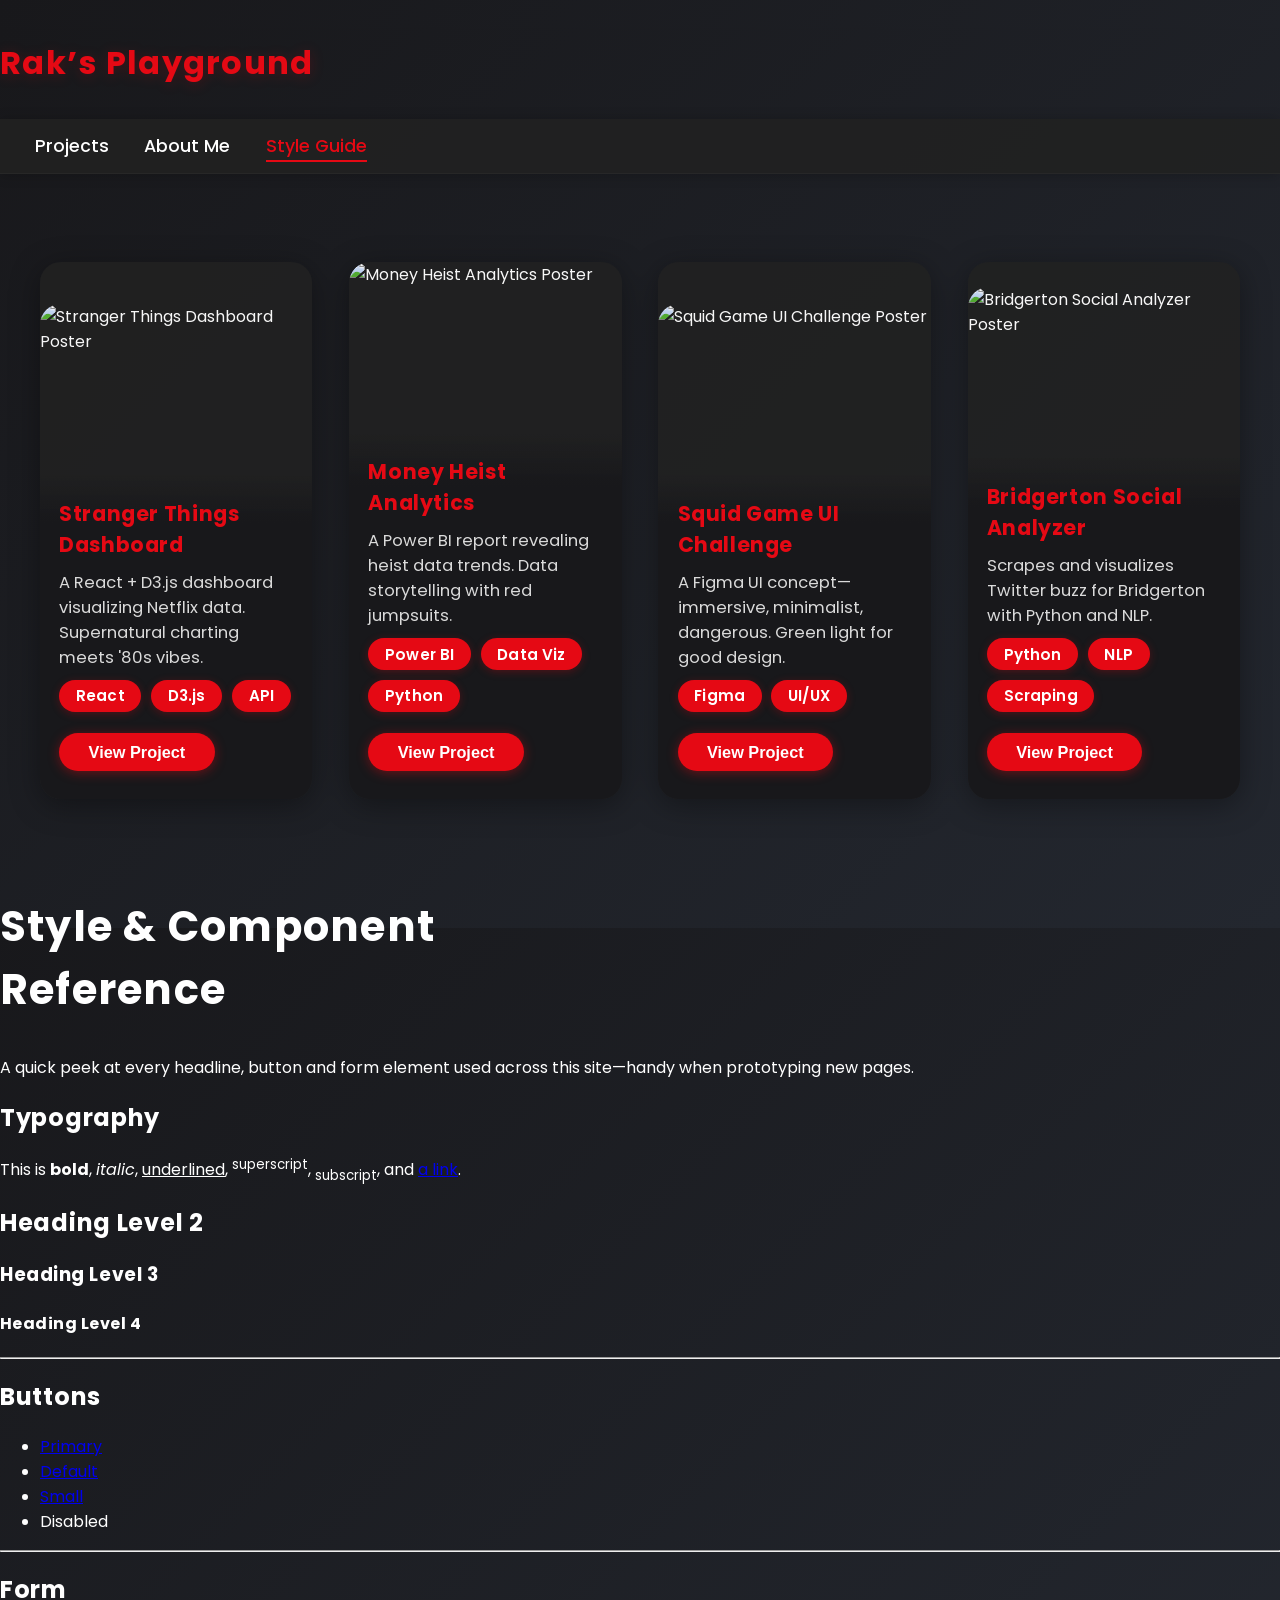
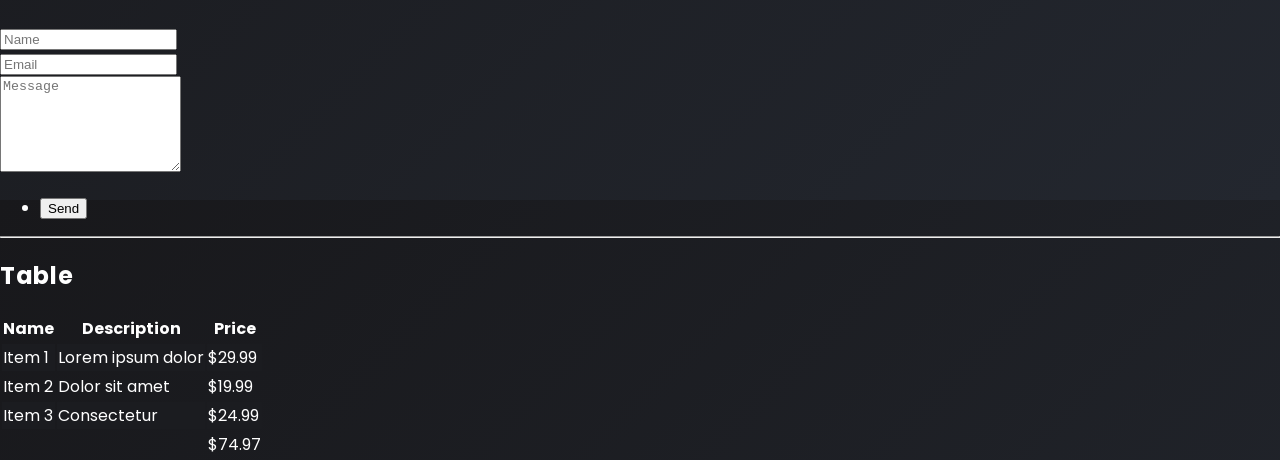
==== commit 4f4afcf8: "Add files via upload" ====
--- a/elements.html
+++ b/elements.html
@@ -2,39 +2,205 @@
 <html lang="en">
 <head>
   <meta charset="utf-8" />
-  <title>Style Guide – Rak Shovon</title>
+  <title>Netflix-Style Guide – Rak Shovon</title>
   <meta name="viewport" content="width=device-width, initial-scale=1, user-scalable=no" />
-  <meta name="description" content="UI reference of buttons, forms and typography used across Rak Shovon's portfolio." />
-
-  <!-- Performance & Fonts -->
-  <link rel="preconnect" href="https://cdnjs.cloudflare.com" />
-  <link rel="preload" as="style" href="https://fonts.googleapis.com/css2?family=Poppins:wght@300;500;700&display=swap" />
-  <link rel="stylesheet" href="https://cdnjs.cloudflare.com/ajax/libs/font-awesome/6.5.0/css/all.min.css" />
-  <link rel="stylesheet" href="assets/css/main.css" />
-  <noscript><link rel="stylesheet" href="assets/css/noscript.css" /></noscript>
-
-  <!-- Page‑specific tweaks -->
+  <meta name="description" content="Netflix-style interactive UI showcase for Rak Shovon's portfolio." />
+  <link rel="preconnect" href="https://fonts.googleapis.com">
+  <link rel="stylesheet" href="https://cdnjs.cloudflare.com/ajax/libs/font-awesome/6.5.0/css/all.min.css"/>
+  <link href="https://fonts.googleapis.com/css2?family=Poppins:wght@300;500;700&display=swap" rel="stylesheet">
   <style>
-    /* Glass nav */
-    #nav.scrolled{box-shadow:0 1px 12px rgba(0,0,0,.25);}  
-
-    /* Headline tweaks */
-    h1,h2,h3,h4,h5{font-weight:700;letter-spacing:0.03em;}
-
-    /* Gradient primary button */
-    .button.primary, .btn-primary{
-      background:linear-gradient(135deg,#2fbaff,#007bff);
-      border:none;
-      color:#fff !important;
-    }
-    .button.primary:hover, .btn-primary:hover{transform:translateY(-2px);box-shadow:0 6px 16px rgba(0,123,255,.35);}  
-
-    /* Form improv */
-    input,textarea,select{border-radius:8px;border:1px solid #d0d0d0;padding:.75em;}
-    input:focus,textarea:focus,select:focus{border-color:#2fbaff;box-shadow:0 0 0 2px rgba(47,186,255,.25);}  
-
-    /* Table zebra */
-    table.alt tbody tr:nth-child(odd){background:#fafafa;}
+    :root {
+      --netflix-red: #e50914;
+      --netflix-dark: #141414;
+      --glass-bg: rgba(34,34,34,0.88);
+      --nav-blur: blur(10px);
+    }
+    html,body {
+      height: 100%;
+      margin: 0;
+      font-family: 'Poppins', 'Segoe UI', Arial, sans-serif;
+      background: linear-gradient(135deg, #18181b 0%, #23272f 100%);
+      color: #fff;
+    }
+    body {
+      min-height: 100vh;
+      background-size: cover;
+    }
+    /* Glassy Netflix Nav */
+    #nav {
+      background: var(--glass-bg);
+      backdrop-filter: var(--nav-blur);
+      box-shadow: 0 1px 12px rgba(0,0,0,0.22);
+      border-bottom: 1px solid rgba(255,255,255,0.03);
+      transition: box-shadow .3s;
+      z-index: 100;
+      position: sticky;
+      top: 0;
+      display: flex;
+      justify-content: space-between;
+      align-items: center;
+      padding: 0.8em 2em;
+      font-size: 1.1em;
+    }
+    #nav ul.links {
+      display: flex;
+      gap: 2em;
+      list-style: none;
+      margin: 0;
+      padding: 0;
+    }
+    #nav ul.links li.active a,
+    #nav ul.links li a:hover {
+      color: var(--netflix-red);
+      border-bottom: 2px solid var(--netflix-red);
+      transition: color .2s, border .2s;
+    }
+    #nav ul.links li a {
+      color: #fff;
+      text-decoration: none;
+      font-weight: 500;
+      padding-bottom: 2px;
+    }
+    #nav ul.icons {
+      display: flex;
+      gap: 1.3em;
+      list-style: none;
+      margin: 0;
+      padding: 0;
+    }
+    #nav ul.icons li a {
+      color: #fff;
+      font-size: 1.15em;
+      transition: color 0.15s;
+    }
+    #nav ul.icons li a:hover { color: var(--netflix-red); }
+    /* Logo */
+    .logo a {
+      font-size: 2rem;
+      font-weight: 700;
+      color: var(--netflix-red);
+      letter-spacing: 0.04em;
+      text-decoration: none;
+      text-shadow: 0 2px 14px #e509143a;
+    }
+    /* Netflix Project Grid */
+    .netflix-grid {
+      display: grid;
+      grid-template-columns: repeat(auto-fit, minmax(270px, 1fr));
+      gap: 2.3em;
+      padding: 3em 2vw;
+      margin-top: 2.5em;
+      margin-bottom: 3em;
+      max-width: 1200px;
+      margin-left: auto;
+      margin-right: auto;
+    }
+    .n-card {
+      position: relative;
+      background: var(--glass-bg);
+      border-radius: 1.3em;
+      box-shadow: 0 6px 30px rgba(0,0,0,0.35);
+      overflow: hidden;
+      cursor: pointer;
+      transition: transform .23s cubic-bezier(.33,.73,.45,1.5), box-shadow .18s;
+      display: flex;
+      flex-direction: column;
+      justify-content: flex-end;
+      min-height: 350px;
+      outline: 0 solid var(--netflix-red);
+    }
+    .n-card:hover {
+      transform: scale(1.06) translateY(-8px);
+      box-shadow: 0 16px 45px #e509142a, 0 2px 16px 0px #e5091440;
+      outline-width: 4px;
+    }
+    .n-card img {
+      width: 100%;
+      height: 170px;
+      object-fit: cover;
+      border-top-left-radius: 1.3em;
+      border-top-right-radius: 1.3em;
+      filter: brightness(0.97) saturate(1.06);
+      transition: filter 0.33s;
+    }
+    .n-card:hover img { filter: brightness(1.1) saturate(1.20); }
+    .n-card-content {
+      padding: 1.5em 1.2em;
+      background: linear-gradient(0deg, #18181b 85%, transparent 100%);
+      position: relative;
+      z-index: 1;
+    }
+    .n-card h3 {
+      margin: 0 0 .5em 0;
+      color: var(--netflix-red);
+      font-size: 1.28em;
+      font-weight: 700;
+    }
+    .n-card p {
+      margin: 0 0 .6em 0;
+      color: #dadada;
+      font-size: 1.03em;
+      min-height: 44px;
+    }
+    .n-tags {
+      display: flex;
+      flex-wrap: wrap;
+      gap: .6em;
+      margin-bottom: .5em;
+    }
+    .n-tag {
+      background: var(--netflix-red);
+      color: #fff;
+      padding: 0.3em 1.1em;
+      border-radius: 999px;
+      font-size: 0.95em;
+      font-weight: 600;
+      letter-spacing: 0.01em;
+      box-shadow: 0 2px 8px #e5091444;
+      transition: background .22s;
+    }
+    .n-card .n-btn {
+      background: var(--netflix-red);
+      color: #fff;
+      border: none;
+      padding: 0.6em 1.8em;
+      border-radius: 999px;
+      font-weight: 700;
+      font-size: 1.02em;
+      margin-top: .8em;
+      margin-bottom: 0.2em;
+      box-shadow: 0 2px 12px #e509146a;
+      cursor: pointer;
+      transition: background .18s, color .17s;
+      outline: none;
+    }
+    .n-card .n-btn:hover { background: #fff; color: var(--netflix-red); }
+    /* Section Headers */
+    h1,h2,h3,h4,h5 { font-weight: 700; letter-spacing: 0.03em; }
+    h1 { font-size: 2.6em; }
+    /* Responsive */
+    @media (max-width: 800px) {
+      .netflix-grid { grid-template-columns: 1fr; gap: 1.5em; }
+      #nav { flex-direction: column; padding: 0.6em 0.5em;}
+    }
+    /* Table tweaks */
+    table.alt tbody tr:nth-child(odd){background:#1b1c20;}
+    /* Animations */
+    .fade-in { animation: fadein .8s cubic-bezier(.44,.84,.67,1) both; }
+    @keyframes fadein { from { opacity: 0; } to { opacity: 1; } }
+    /* Gradient border for fun */
+    .n-card::after {
+      content: '';
+      position: absolute;
+      inset: 0;
+      border-radius: 1.3em;
+      pointer-events: none;
+      box-shadow: 0 0 0 0px #e50914;
+      transition: box-shadow .3s;
+    }
+    .n-card:hover::after {
+      box-shadow: 0 0 16px 2px #e5091485;
+    }
   </style>
 </head>
 <body class="is-preload">
@@ -58,7 +224,12 @@
       </ul>
     </nav>
 
-    <!-- Main -->
+    <!-- Main Netflix-Style Project Grid -->
+    <div class="netflix-grid" id="portfolioGrid">
+      <!-- JS will inject cards here -->
+    </div>
+
+    <!-- Main (rest of your style guide below) -->
     <div id="main">
       <section class="post">
         <header class="major">
@@ -119,12 +290,75 @@
     <!--#include virtual="footer.html" -->
   </div><!-- /wrapper -->
 
-  <!-- Scripts -->
-  <script src="assets/js/jquery.min.js" defer></script>
-  <script src="assets/js/browser.min.js" defer></script>
-  <script src="assets/js/breakpoints.min.js" defer></script>
-  <script src="assets/js/util.js" defer></script>
-  <script src="assets/js/main.js" defer></script>
-  <script>window.addEventListener('scroll',()=>document.getElementById('nav').classList.toggle('scrolled',window.scrollY>10));</script>
+  <!-- Netflix-Style Portfolio JS -->
+  <script>
+    // Example project items – swap in your own!
+    const projects = [
+      {
+        title: "Stranger Things Dashboard",
+        desc: "A React + D3.js dashboard visualizing Netflix data. Supernatural charting meets '80s vibes.",
+        tags: ["React", "D3.js", "API"],
+        img: "https://i.imgur.com/UePbdph.jpg",
+        url: "#"
+      },
+      {
+        title: "Money Heist Analytics",
+        desc: "A Power BI report revealing heist data trends. Data storytelling with red jumpsuits.",
+        tags: ["Power BI", "Data Viz", "Python"],
+        img: "https://i.imgur.com/jyI8E4t.jpg",
+        url: "#"
+      },
+      {
+        title: "Squid Game UI Challenge",
+        desc: "A Figma UI concept—immersive, minimalist, dangerous. Green light for good design.",
+        tags: ["Figma", "UI/UX"],
+        img: "https://i.imgur.com/wVnBhmE.jpg",
+        url: "#"
+      },
+      {
+        title: "Bridgerton Social Analyzer",
+        desc: "Scrapes and visualizes Twitter buzz for Bridgerton with Python and NLP.",
+        tags: ["Python", "NLP", "Scraping"],
+        img: "https://i.imgur.com/QdZbX4V.jpg",
+        url: "#"
+      }
+    ];
+
+    // Render interactive Netflix cards
+    const grid = document.getElementById('portfolioGrid');
+    projects.forEach(proj => {
+      const card = document.createElement('div');
+      card.className = 'n-card';
+      card.tabIndex = 0;
+      card.innerHTML = `
+        <img src="${proj.img}" alt="${proj.title} Poster"/>
+        <div class="n-card-content">
+          <h3>${proj.title}</h3>
+          <p>${proj.desc}</p>
+          <div class="n-tags">
+            ${proj.tags.map(tag => `<span class="n-tag">${tag}</span>`).join('')}
+          </div>
+          <button class="n-btn">View Project</button>
+        </div>
+      `;
+      card.querySelector('.n-btn').onclick = () => window.open(proj.url, '_blank');
+      // Animate card on click (zoom)
+      card.addEventListener('click', e => {
+        if (!e.target.classList.contains('n-btn')) {
+          card.animate([
+            { transform: 'scale(1)' },
+            { transform: 'scale(1.12) translateY(-12px)' },
+            { transform: 'scale(1)' }
+          ], { duration: 420, easing: 'cubic-bezier(.33,.73,.45,1.5)' });
+        }
+      });
+      grid.appendChild(card);
+    });
+  </script>
+  <script>
+    // Make nav glass shadow on scroll
+    window.addEventListener('scroll',()=>document.getElementById('nav').classList.toggle('scrolled',window.scrollY>10));
+  </script>
+  <!-- Your other JS scripts (if needed) -->
 </body>
 </html>
